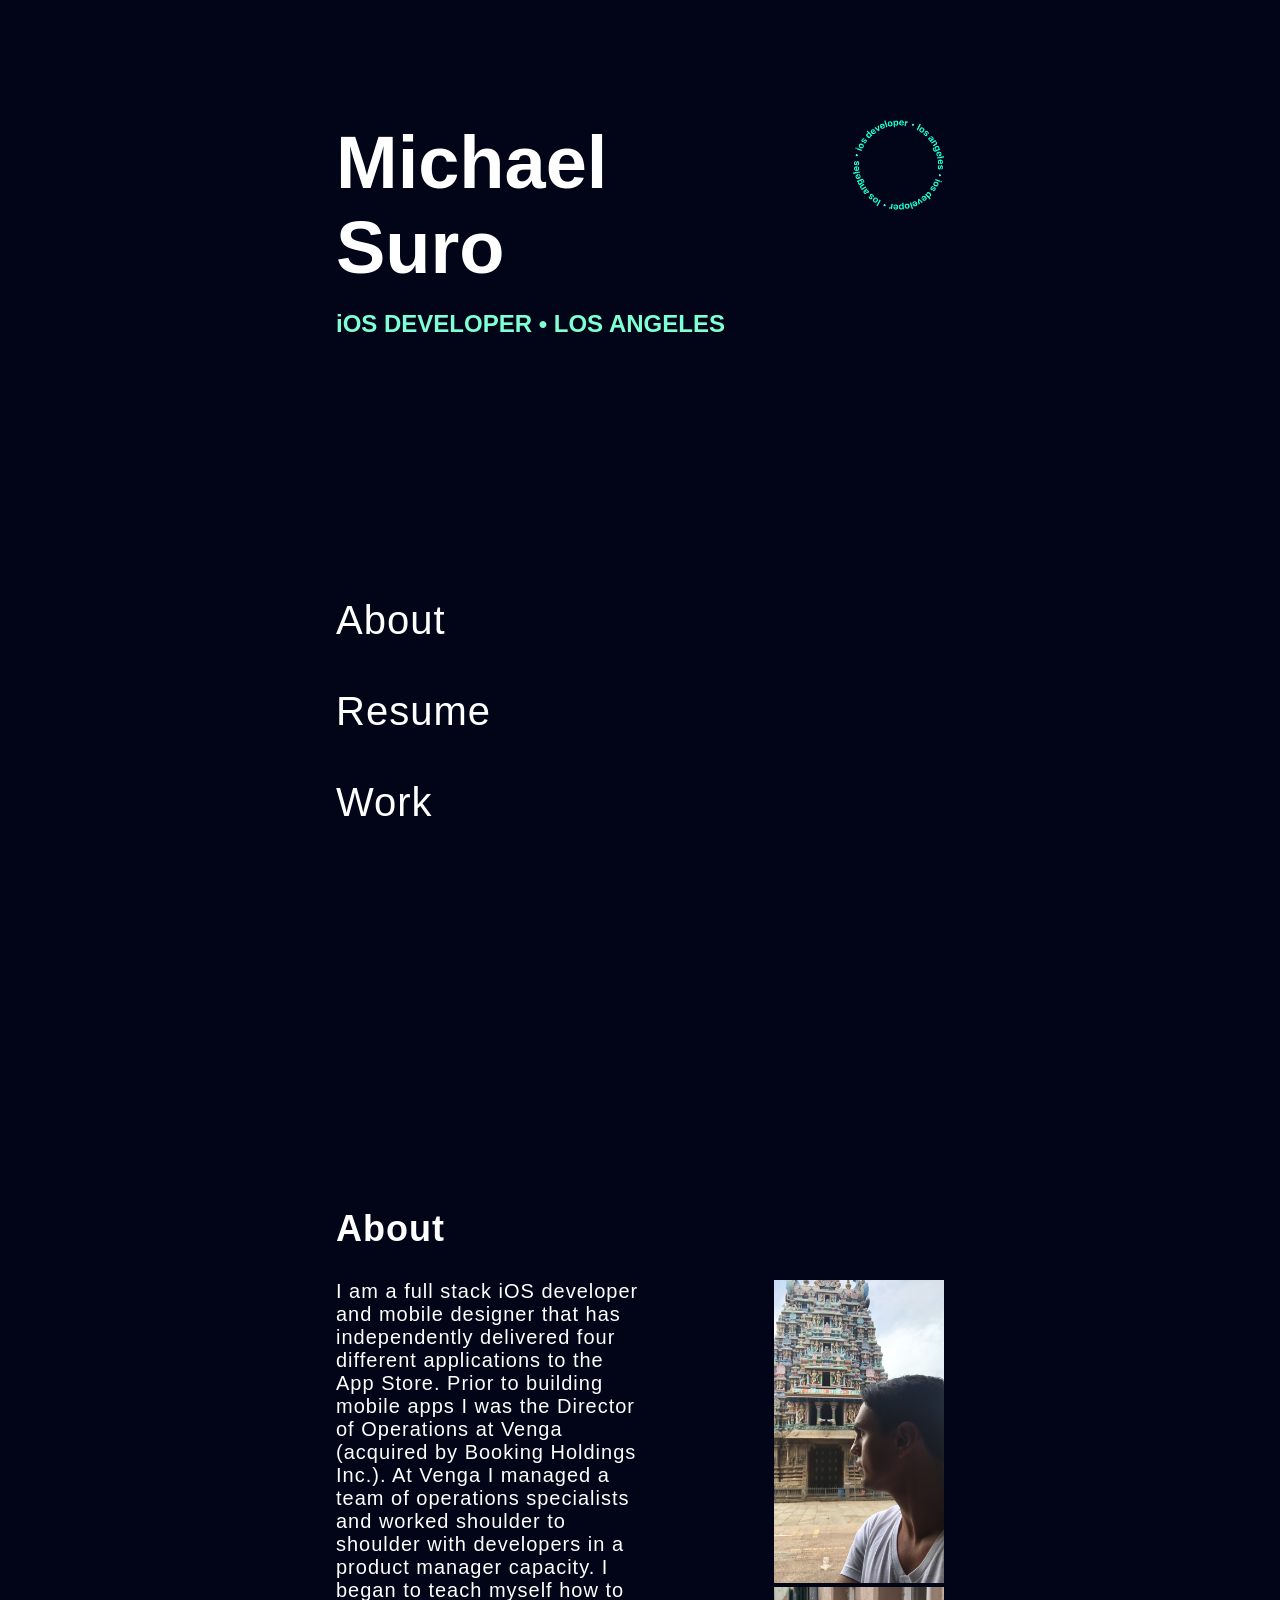
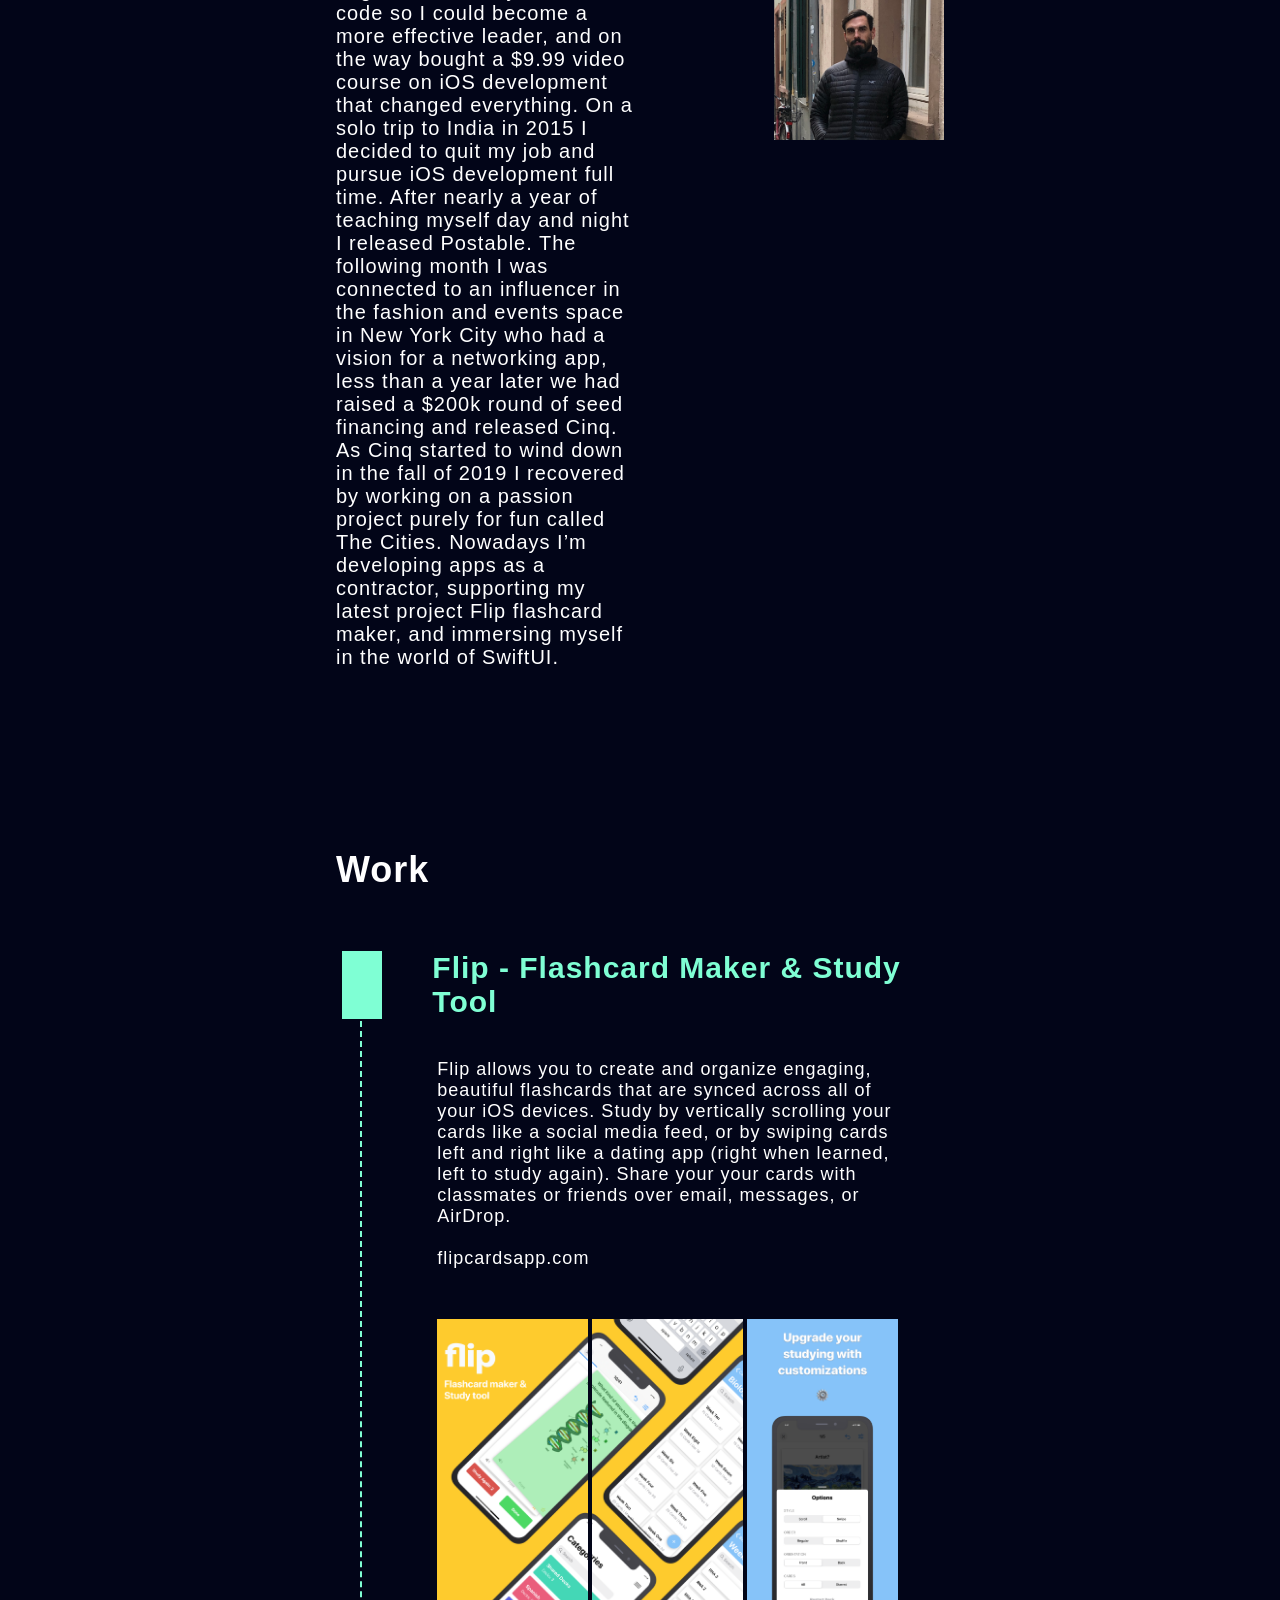
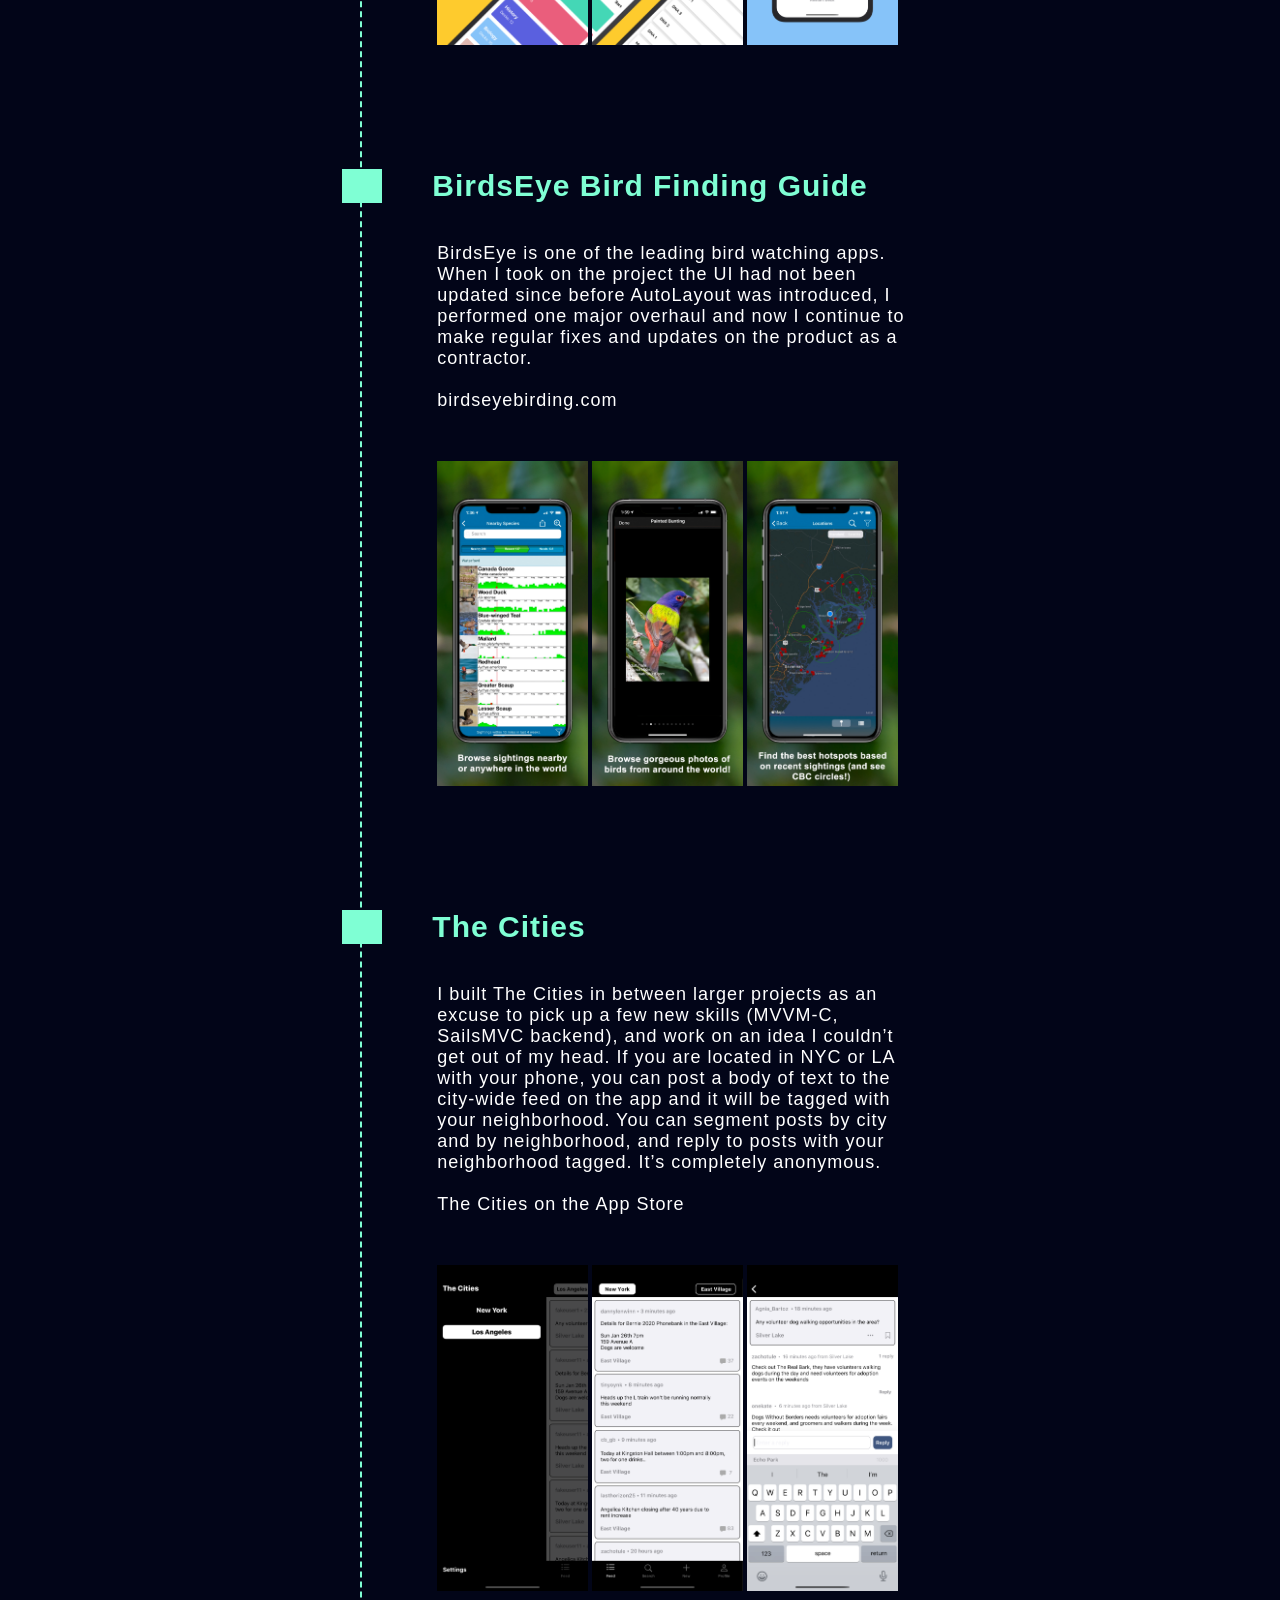
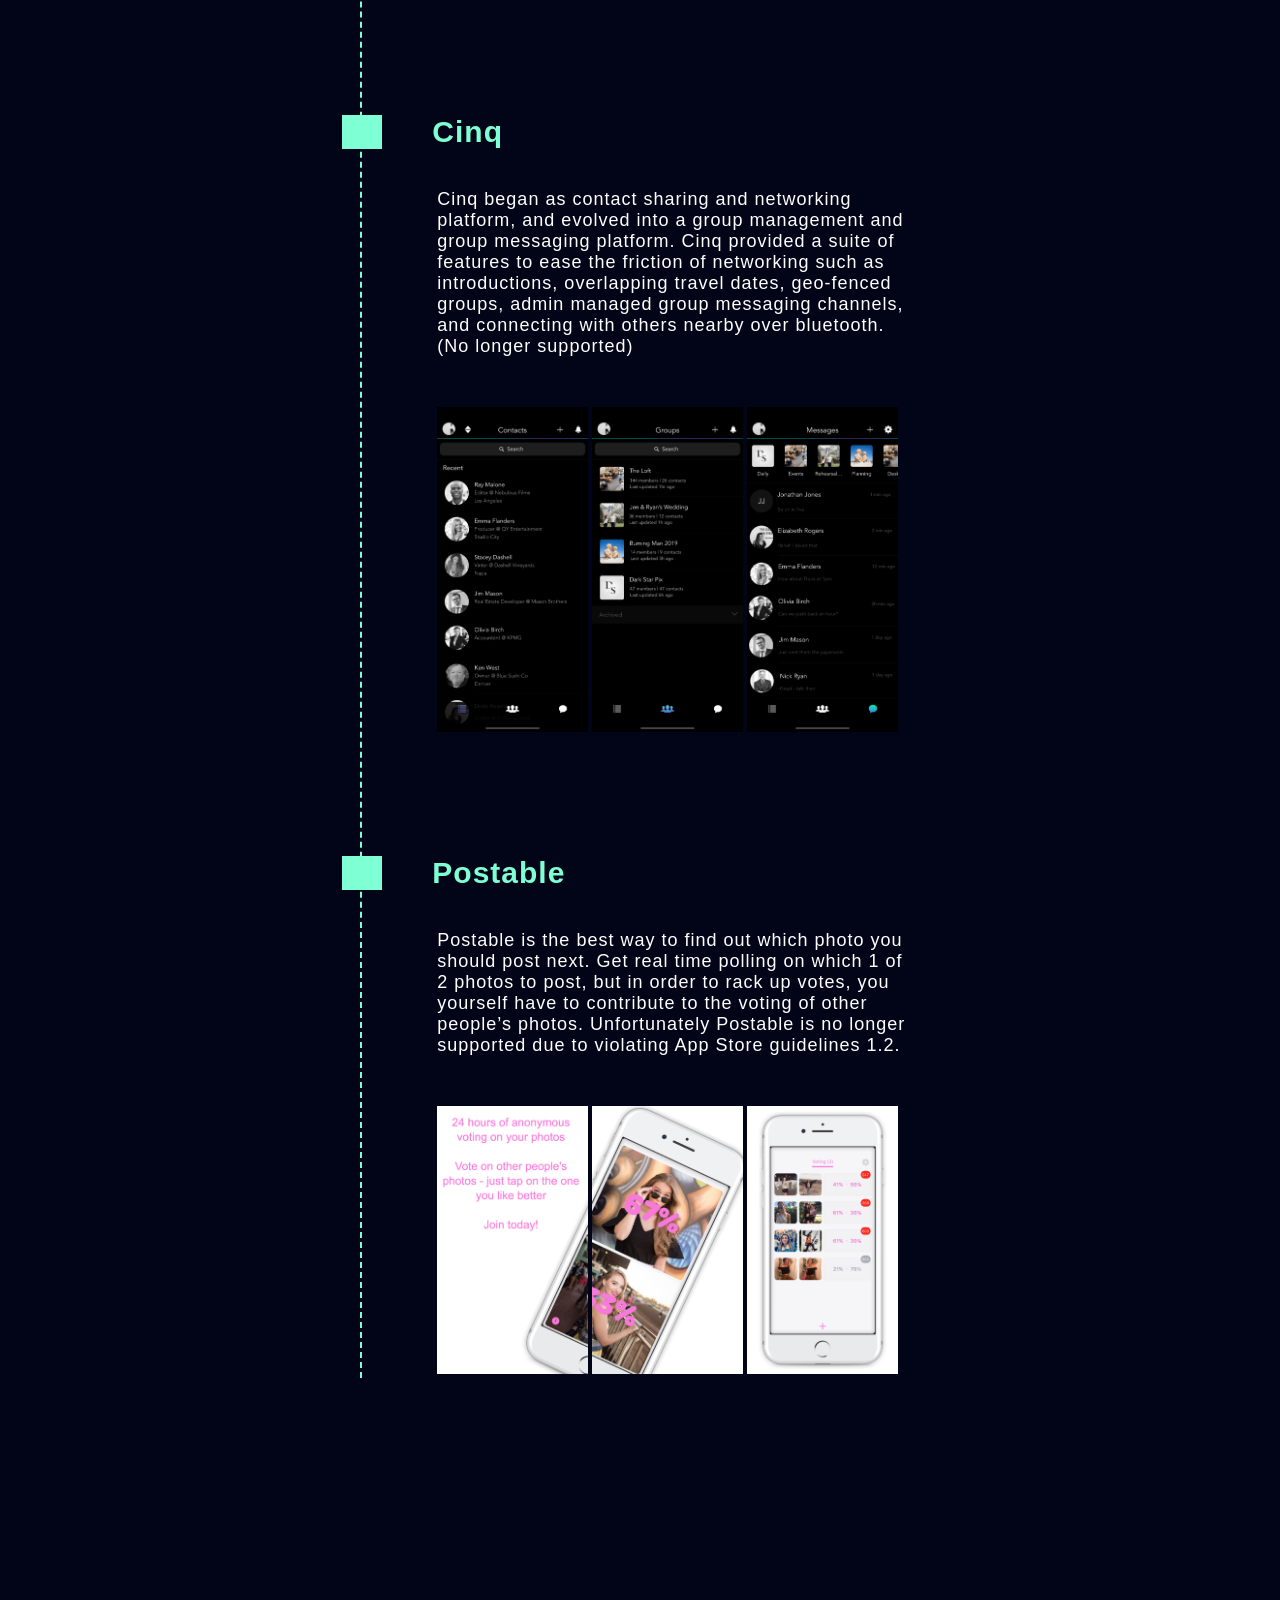
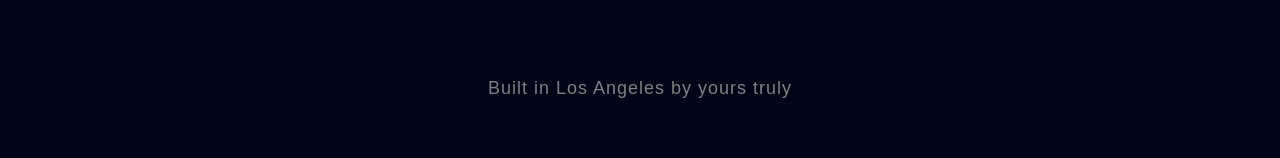
==== index.html @ 29143bde "fix for last commit" ====
<!DOCTYPE html>
<html>
    <head>
        <meta charset="utf-8">
        <meta name="description" content="The personal website of Michael Suro">

        <link rel="stylesheet" type="text/css" href="style.css">
        <link rel="icon" type="image/png" href="favicon.png" />
        <link rel="stylesheet" type="text/css" href="queries.css">

        <title>Michael Suro</title>
    </head>
    <body>

<!-- HEADER -->

        <div class="container">
            <div class="header-container">
                <div class="col span-1-of-2 header-detail-container">
                    <h1 class="header-title">Michael Suro</h1>
                    <h4>iOS DEVELOPER • LOS ANGELES</h4>
                </div>
                <div class="col span-1-of-2 circle-img-container">
                    <img src="circle.png" alt="iOS Developer | Los Angeles">
                </div>
            </div>
    
            <section class="menu">
                <a class="link" href="#about">About</a><p></p><br><br>
                 <a class="link" href="michael-suro-resume.pdf" target="_blank">Resume</a><p></p><br><br>
               <a class="link" href="#work">Work</a><p></p><br>
            </section>

<!-- ABOUT CONTAINER -->

            <div class="about-container" id="about">
                <h2>About</h2>
                <div>
                    <div class="col span-1-of-2 about-box">
                    	<p>I am a full stack iOS developer and mobile designer that has independently delivered four different applications to the App Store. Prior to building mobile apps I was the Director of Operations at <a href="https://www.getvenga.com">Venga</a> (acquired by <a href="https://www.bookingholdings.com">Booking Holdings Inc.</a>). At Venga I managed a team of operations specialists and worked shoulder to shoulder with developers in a product manager capacity. I began to teach myself how to code so I could become a more effective leader, and on the way bought a $9.99 video course on iOS development that changed everything. On a solo trip to India in 2015 I decided to quit my job and pursue iOS development full time. After nearly a year of teaching myself day and night I released <a href="#postable">Postable</a>. The following month I was connected to an influencer in the fashion and events space in New York City who had a vision for a networking app, less than a year later we had raised a $200k round of seed financing and released <a href="#cinq">Cinq</a>. As Cinq started to wind down in the fall of 2019 I recovered by working on a passion project purely for fun called <a href="#cities">The Cities</a>. Nowadays I’m developing apps as a contractor, supporting my latest project <a href="#flip">Flip flashcard maker</a>, and immersing myself in the world of SwiftUI.</p>
                    </div>
                    <div class="col span-1-of-2 about-box">
                    	<img src="india.JPG" alt="Michael photo" class="michael-photo">
                        <img src="photo.JPG" alt="Michael photo" class="michael-photo">
                    </div>
                </div>
            </div>

<!-- WORK CONTAINER -->

            <div class="work-container" id="work">
                <h2>Work</h2>
                <div class="experiences-container">

                    <!-- EXPERIENCE ZERO -->

                    <div class="experience">
                        <h3>Flip - Flashcard Maker & Study Tool</h3>
                        <p class="experience-body">Flip allows you to create and organize engaging, beautiful flashcards that are synced across all of your iOS devices. Study by vertically scrolling your cards like a social media feed, or by swiping cards left and right like a dating app (right when learned, left to study again). Share your your cards with classmates or friends over email, messages, or AirDrop.<br><br><a href="https://www.flipcardsapp.com" target="_blank">flipcardsapp.com</a></p>

                        <!-- <div class="phone-container"> -->
                            <div class="col span-1-of-3 phone-box">
                                <img src="iOS_1 realigned.png" alt="phone">
                            </div>
                            <div class="col span-1-of-3 phone-box">
                                <img src="iOS_2 realigned.png" alt="phone" >
                            </div>
                            <div class="col span-1-of-3 phone-box">
                                <img src="iOS_3.png" alt="phone">
                            </div>
                        <!-- </div> -->
                    </div>

                    <!-- EXPERIENCE ZERO -->

                    <!-- EXPERIENCE ONE -->

                    <div class="experience">
                        <h3>BirdsEye Bird Finding Guide</h3>
                        <p class="experience-body">BirdsEye is one of the leading bird watching apps. When I took on the project the UI had not been updated since before AutoLayout was introduced, I performed one major overhaul and now I continue to make regular fixes and updates on the product as a contractor.<br><br><a href="http://www.birdseyebirding.com" target="_blank">birdseyebirding.com</a></p>

                        <!-- <div class="phone-container"> -->
                            <div class="col span-1-of-3 phone-box">
                                <img src="birdseye-1.jpg" alt="phone">
                            </div>
                            <div class="col span-1-of-3 phone-box">
                                <img src="birdseye-2.jpg" alt="phone" >
                            </div>
                            <div class="col span-1-of-3 phone-box">
                                <img src="birdseye-3.jpg" alt="phone">
                            </div>
                        <!-- </div> -->
                    </div>

                    <!-- EXPERIENCE TWO -->


                    <div class="experience" id="cities">
                        <h3>The Cities</h3>
                        <p class="experience-body">I built The Cities in between larger projects as an excuse to pick up a few new skills (MVVM-C, SailsMVC backend), and work on an idea I couldn’t get out of my head. If you are located in NYC or LA with your phone, you can post a body of text to the city-wide feed on the app and it will be tagged with your neighborhood. You can segment posts by city and by neighborhood, and reply to posts with your neighborhood tagged. It’s completely anonymous.<br><br><a href="https://apps.apple.com/us/app/id1483400861?ls=1" target="_blank">The Cities on the App Store</a></p>

                        <div class="phone-container">
                            <div class="col span-1-of-3 phone-box">
                                <img src="cities-2.png" alt="phone">
                            </div>
                            <div class="col span-1-of-3 phone-box">
                                <img src="cities-1.png" alt="phone" >
                            </div>
                            <div class="col span-1-of-3 phone-box">
                                <img src="cities-3.png" alt="phone">
                            </div>
                        </div>

                    </div>


                    <!-- EXPERIENCE THREE -->


                    <div class="experience" id="cinq">
                        <h3>Cinq</h3>
                        <p class="experience-body">Cinq began as contact sharing and networking platform, and evolved into a group management and group messaging platform. Cinq provided a suite of features to ease the friction of networking such as introductions, overlapping travel dates, geo-fenced groups, admin managed group messaging channels, and connecting with others nearby over bluetooth. (No longer supported)</p>

                        <!-- <div class="phone-container"> -->
                            <div class="col span-1-of-3 phone-box">
                                <img src="cinq-1.png" alt="phone">
                            </div>
                            <div class="col span-1-of-3 phone-box">
                                <img src="cinq-2.png" alt="phone" >
                            </div>
                            <div class="col span-1-of-3 phone-box">
                                <img src="cinq-3.png" alt="phone">
                            </div>
                        <!-- </div> -->
                    </div>


                    <!-- EXPERIENCE THREE -->


                    <div class="experience" id="postable">
                        <h3>Postable</h3>
                        <p class="experience-body">Postable is the best way to find out which photo you should post next. Get real time polling on which 1 of 2 photos to post, but in order to rack up votes, you yourself have to contribute to the voting of other people’s photos. Unfortunately Postable is no longer supported due to violating App Store guidelines 1.2.</p>

                        <div class="phone-container">
                            <div class="col span-1-of-3 phone-box">
                                <img src="postable-1.png" alt="phone">
                            </div>
                            <div class="col span-1-of-3 phone-box">
                                <img src="postable-2.png" alt="phone" >
                            </div>
                            <div class="col span-1-of-3 phone-box">
                                <img src="postable-3.png" alt="phone">
                            </div>
                        </div>
                    </div>
                </div>
            </div>
            <footer>
                <p>Built in Los Angeles by yours truly</p>
            </footer>
        </div>
    </body>
</html>
---- style.css ----
* {
    margin: 0;
    padding: 0;
    box-sizing: border-box;
    font-family: Arial, Helvetica, sans-serif;
    background-color: rgb(2, 5, 24);
}

.clearfix { zoom: 1 }
.clearfix::after {
    content: '.';
    clear: both;
    display: block;
    height: 0;
    visibility: hidden;
}

.container {
    /* width: 900px;  */
    width: 60%;
    margin: 20px auto 0 auto;
}

h1 {
    font-size: 74px;
    color: white;
}

h2 {
    font-size: 36px;
    color: white;
    letter-spacing: 1px;
}

h3 {
    font-size: 30px;
    color: aquamarine;
    letter-spacing: 1px;
}

h4 {
    font-size: 24px;
    color: aquamarine;
}

p {
    color: white;
    font-size: 20px;
    letter-spacing: 1px;
}

.link {
    font-size: 40px;
    letter-spacing: 1px;
}

footer p {
    text-align: center;;
    color: gray;
    height: 80px;
    margin-top: 160px;
    font-size: 18px;
}


a:link,
a:visited {
    color: white;
    text-decoration: none;
    padding-bottom: 1px;
    border-bottom: 1px transparent;
    transition: border-bottom 0.2s, color 0.2s;
}

a:hover,
a:active {
    color: aquamarine;
    border-bottom: 1px solid aquamarine;
}


/* ----------- */
/* HEADER */
/* ----------- */

.header-container {
    margin: 120px 80px 40px 80px;
    position: relative;
}

.header-title {
    margin-bottom: 20px;
}

.header-detail-container {
    float: left;
    width: 75%;
    /* height: 200px; */
    /* height: 100%; */
    margin-right: 10%;
}

.circle-img-container img {
    height: 15%;
    width: 15%;
}

.menu {
    margin: 260px 80px 320px 80px;
    width: 75%;
    float: left;
    color: white;
    font-size: 20px;
}


/* ----------- */
/* ABOUT */
/* ----------- */

.about-container {
    margin: 40px 80px 140px 80px;
    display: inline-block;
    /* width: 100%; */
}


.about-box {
    display: inline-block;
    height: 100%;   
    margin-top: 30px;

}

.about-box:first-child {
    color: white;
    width: 50%;
    float: left;
    margin-right: 15%;
}

.about-box:last-child {
    width: 35%;
    text-align: right;
    height: 300px;
}

.michael-photo {
    width: 80%;
    height: auto;
}


/* ----------- */
/* WORK */
/* ----------- */

.work-container {
    margin: 40px 80px 20px 80px;
    display: inline-block;
}

.experiences-container {
    margin-top: 60px;
    margin-left: 4%;
    width: 90%;

    /* border stlying */
    border-left-style: dashed;
    border-left-width: 2px;
    border-left-color: aquamarine;
    /* padding-left: 5%; */
    padding-left: 75px;

}

.experiences-container h3 {
    border-left-style: solid;
    /* border-radius: 50%; */
    border-left-width: 40px;


    /* margin-left: -7.4%;
    padding-left: 6.15%;   */

    margin-left: -95px;
    padding-left: 50px;  
}

.experiences-container h3 {
    margin-bottom: 40px;
}

.experiences-container p {
    margin-bottom: 50px;
}

.experience-body {
    color: white;
    font-size: 18px;
    letter-spacing: 1px;
}

.experience {
    margin-bottom: 120px;
}

.phone-box {
    display: inline;
}

.phone-box img {
    width: 32.0%;
    /* padding: 1%; */
}
---- queries.css ----
/* Big tablet to 1200px (widths smaller taht the 1140px row) */
@media only screen and (max-width: 1200px) {
    .container {
        width: 95%;
    }
}


/* Small tablet to big tablet: from 768px to 1023px */
@media only screen and (max-width: 1023px) {
    .container {
        width: 95%;
    }
}



/* Small phones to small tablets: from 481px to 767px */
@media only screen and (max-width: 767px) {
    .container {
        width: 95%;
    }
}



/* Small phones: from 0 to 480px */
@media only screen and (max-width: 480px) {
    .container {
        width: 95%;
    }
}
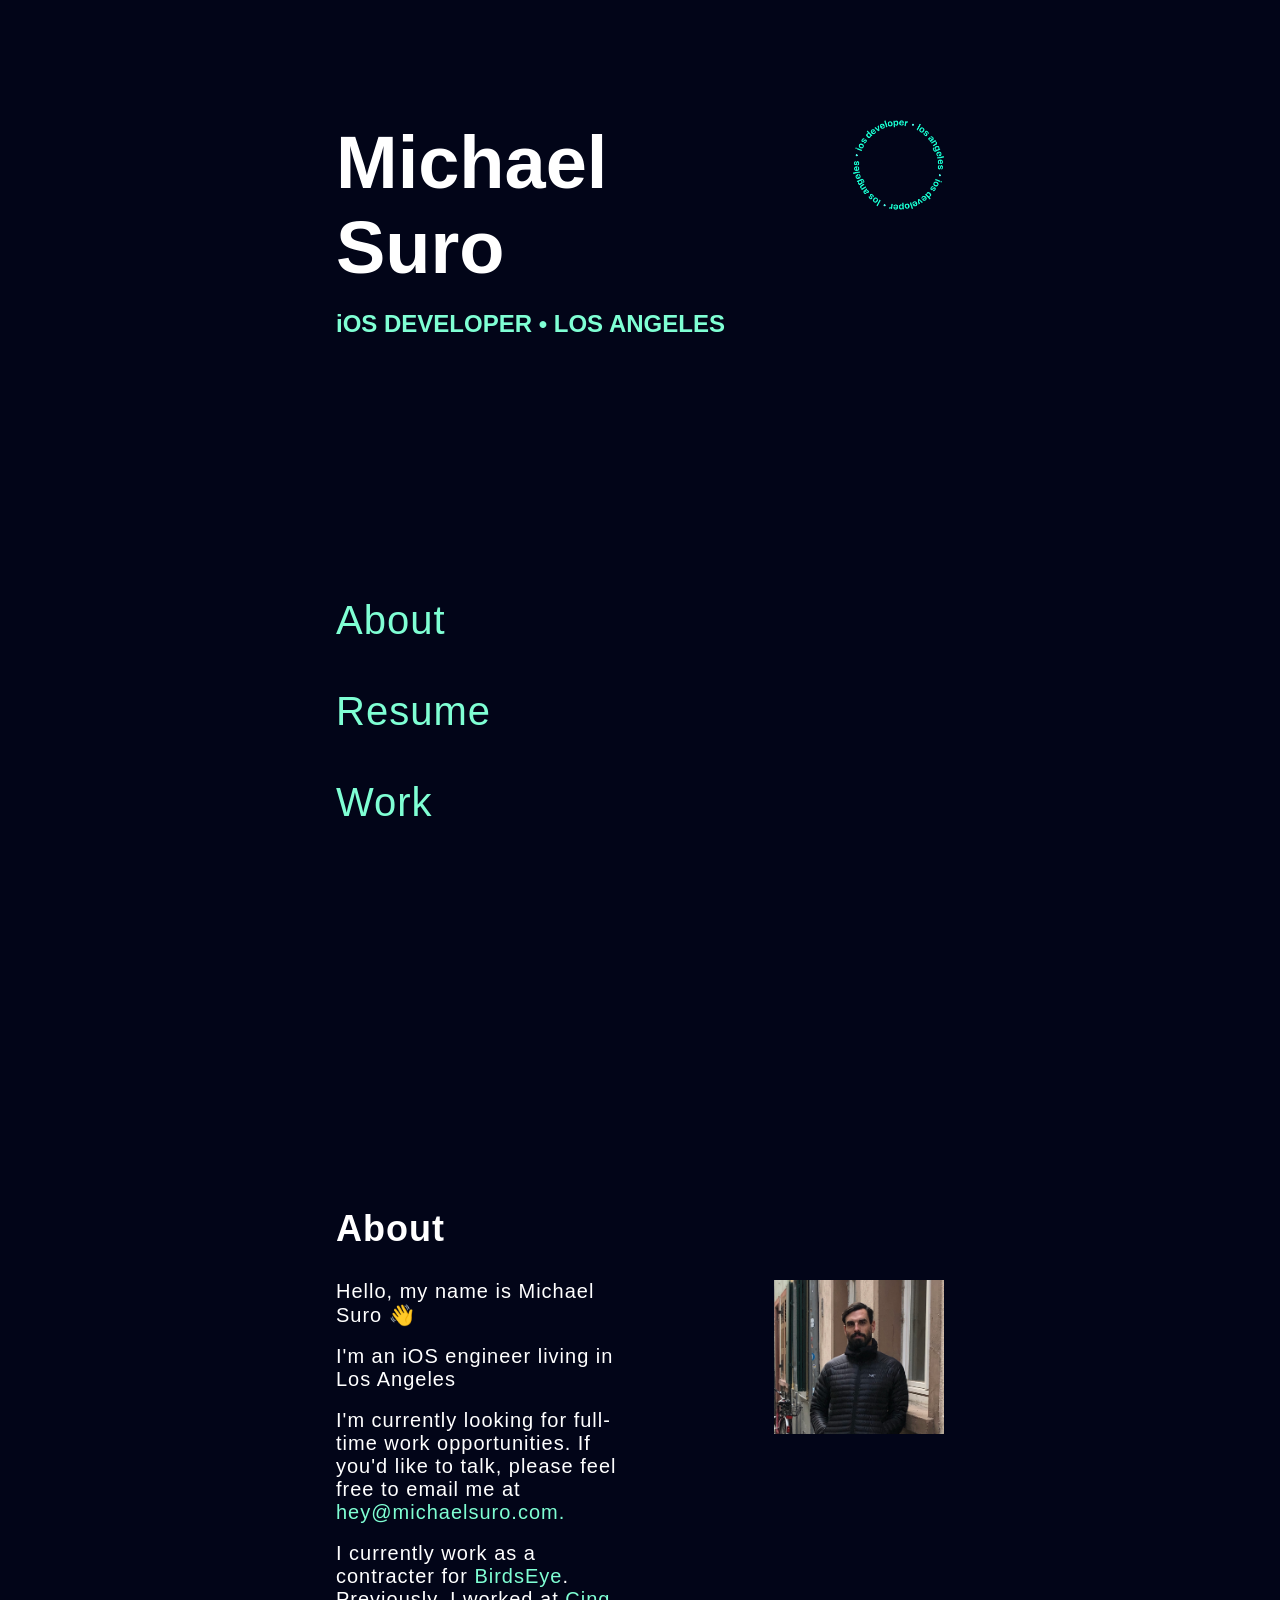
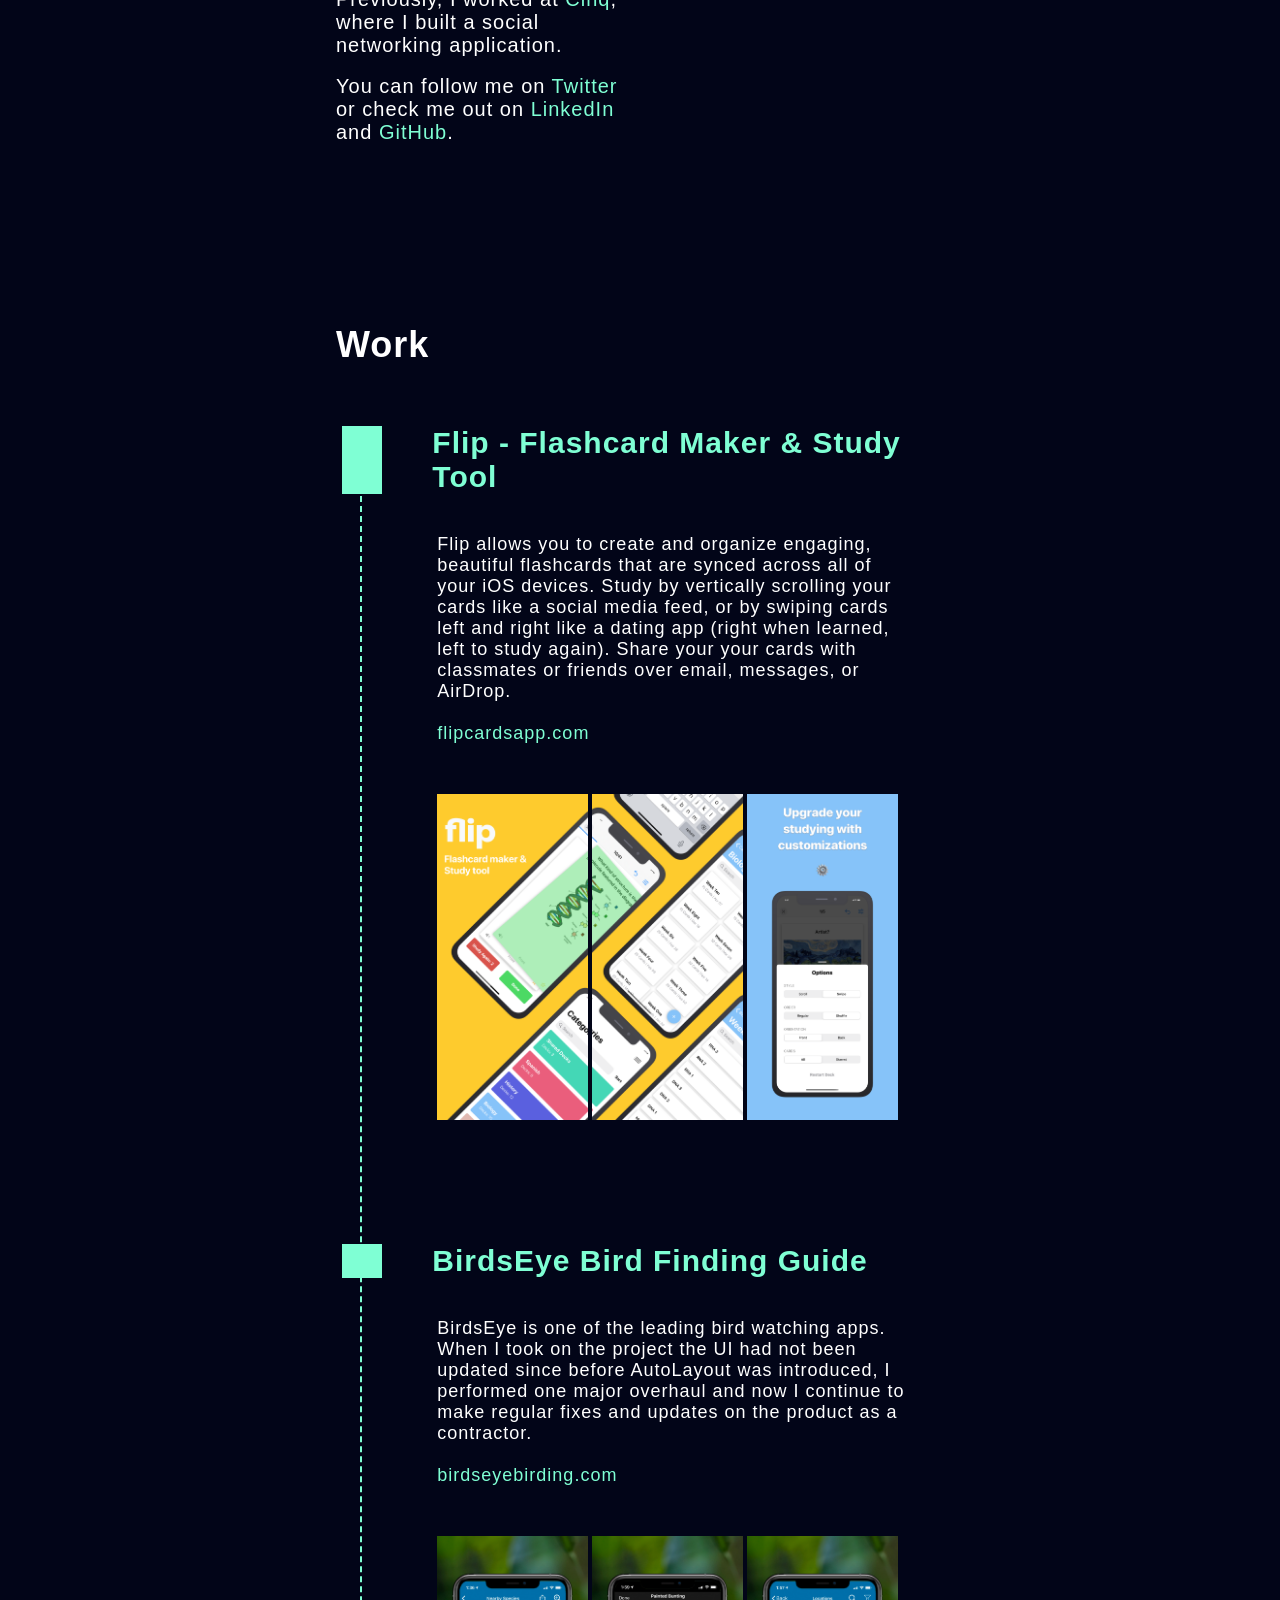
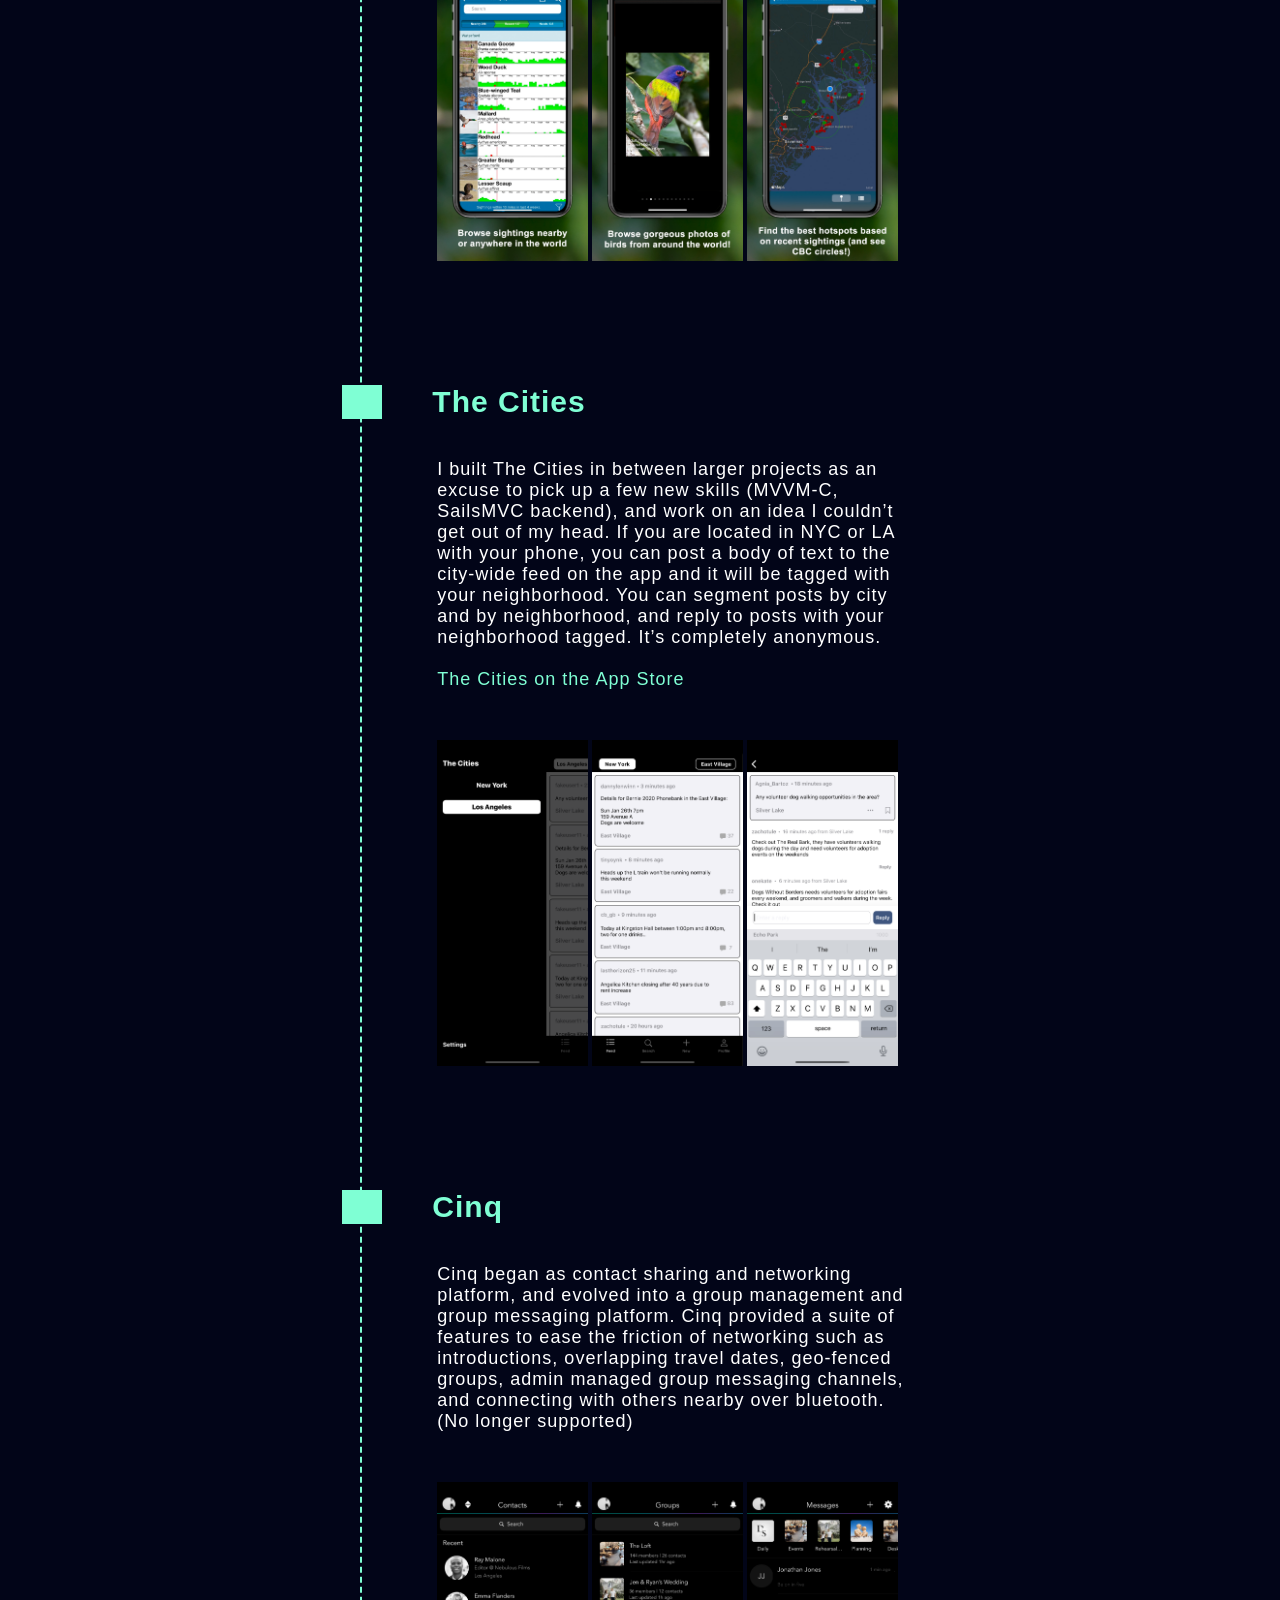
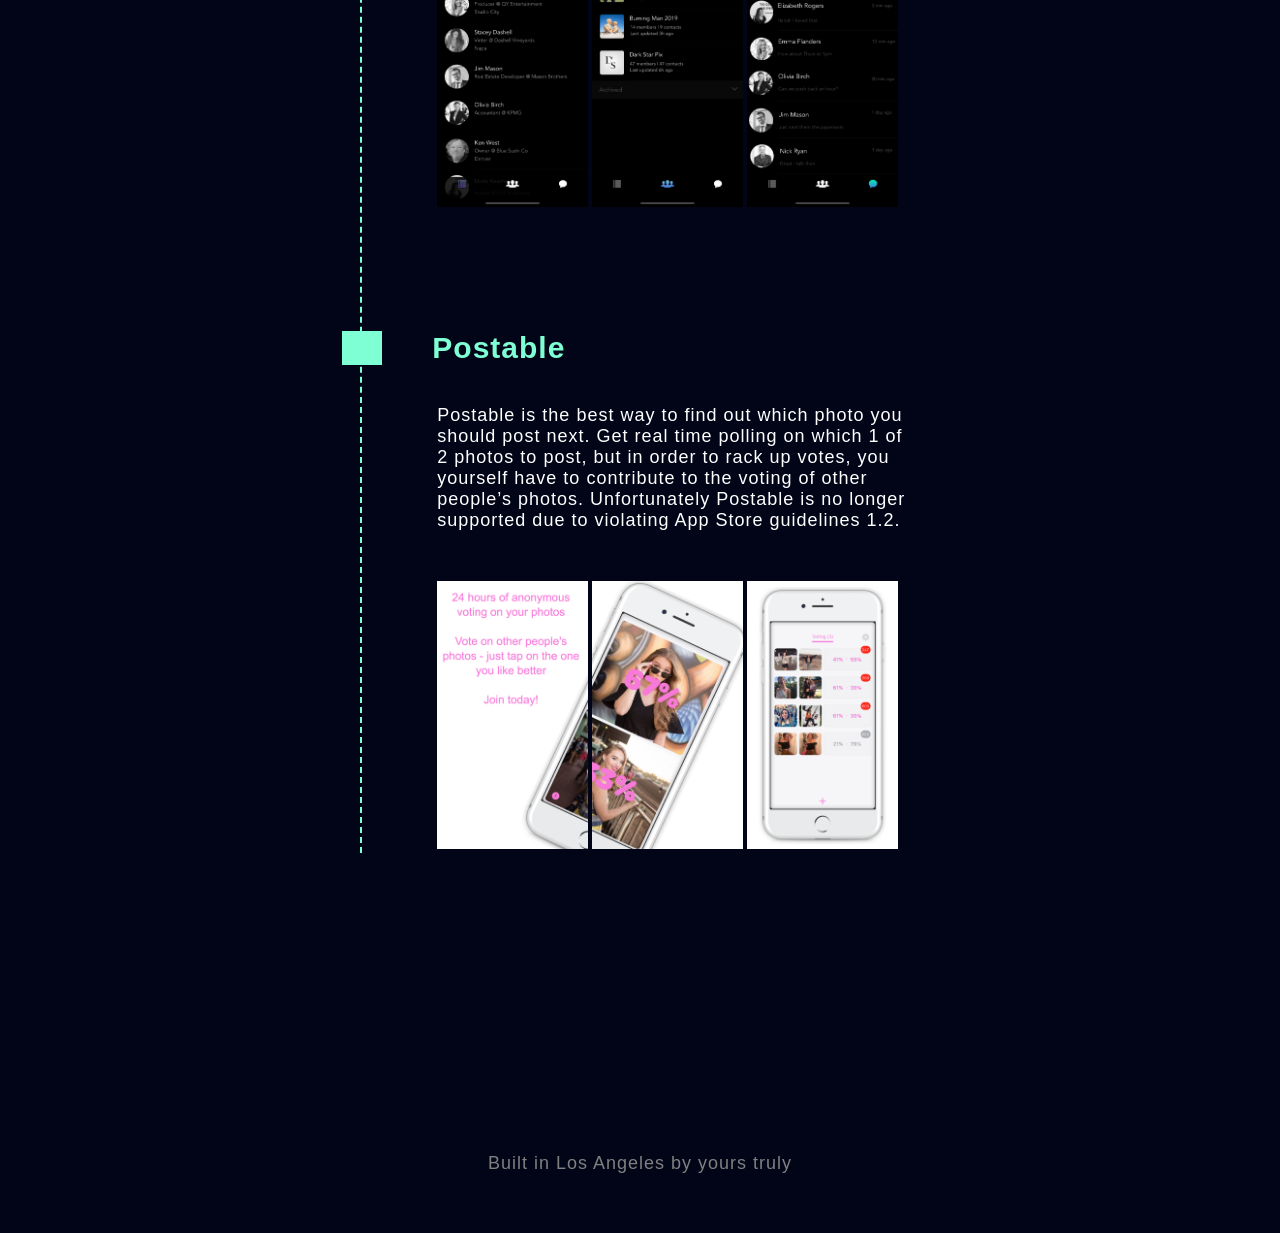
==== commit 19cdae1d: "updated bio" ====
--- a/index.html
+++ b/index.html
@@ -37,10 +37,18 @@
                 <h2>About</h2>
                 <div>
                     <div class="col span-1-of-2 about-box">
-                    	<p>I am a full stack iOS developer and mobile designer that has independently delivered four different applications to the App Store. Prior to building mobile apps I was the Director of Operations at <a href="https://www.getvenga.com">Venga</a> (acquired by <a href="https://www.bookingholdings.com">Booking Holdings Inc.</a>). At Venga I managed a team of operations specialists and worked shoulder to shoulder with developers in a product manager capacity. I began to teach myself how to code so I could become a more effective leader, and on the way bought a $9.99 video course on iOS development that changed everything. On a solo trip to India in 2015 I decided to quit my job and pursue iOS development full time. After nearly a year of teaching myself day and night I released <a href="#postable">Postable</a>. The following month I was connected to an influencer in the fashion and events space in New York City who had a vision for a networking app, less than a year later we had raised a $200k round of seed financing and released <a href="#cinq">Cinq</a>. As Cinq started to wind down in the fall of 2019 I recovered by working on a passion project purely for fun called <a href="#cities">The Cities</a>. Nowadays I’m developing apps as a contractor, supporting my latest project <a href="#flip">Flip flashcard maker</a>, and immersing myself in the world of SwiftUI.</p>
+                        <p>Hello, my name is Michael Suro 👋</p>
+                        <br>
+                        <p>I'm an iOS engineer living in Los Angeles</p>
+                        <br>
+                        <p>I'm currently looking for full-time work opportunities. If you'd like to talk, please feel free to email me at <a href="mailto:hey@michaelsuro.com">hey@michaelsuro.com.</a></p></p>
+                        <br>                            
+                        <p>I currently work as a contracter for <a href="#birdseye">BirdsEye</a>. Previously, I worked at <a href="#cinq">Cinq</a>, where I built a social networking application.</p>
+                        <br>
+                        <p>You can follow me on <a href="https://www.twitter.com/michaelsuro" target="_blank">Twitter</a> or check me out on <a href="https://www.linkedin.com/in/michaelsuro" target="_blank">LinkedIn</a> and <a href="https://www.github.com/michaelsuro" target="_blank">GitHub</a>.</p>
                     </div>
+
                     <div class="col span-1-of-2 about-box">
-                    	<img src="india.JPG" alt="Michael photo" class="michael-photo">
                         <img src="photo.JPG" alt="Michael photo" class="michael-photo">
                     </div>
                 </div>
@@ -75,7 +83,7 @@
 
                     <!-- EXPERIENCE ONE -->
 
-                    <div class="experience">
+                    <div class="experience" id="birdseye">
                         <h3>BirdsEye Bird Finding Guide</h3>
                         <p class="experience-body">BirdsEye is one of the leading bird watching apps. When I took on the project the UI had not been updated since before AutoLayout was introduced, I performed one major overhaul and now I continue to make regular fixes and updates on the product as a contractor.<br><br><a href="http://www.birdseyebirding.com" target="_blank">birdseyebirding.com</a></p>
 
--- a/style.css
+++ b/style.css
@@ -65,7 +65,7 @@
 
 a:link,
 a:visited {
-    color: white;
+    color: aquamarine;
     text-decoration: none;
     padding-bottom: 1px;
     border-bottom: 1px transparent;
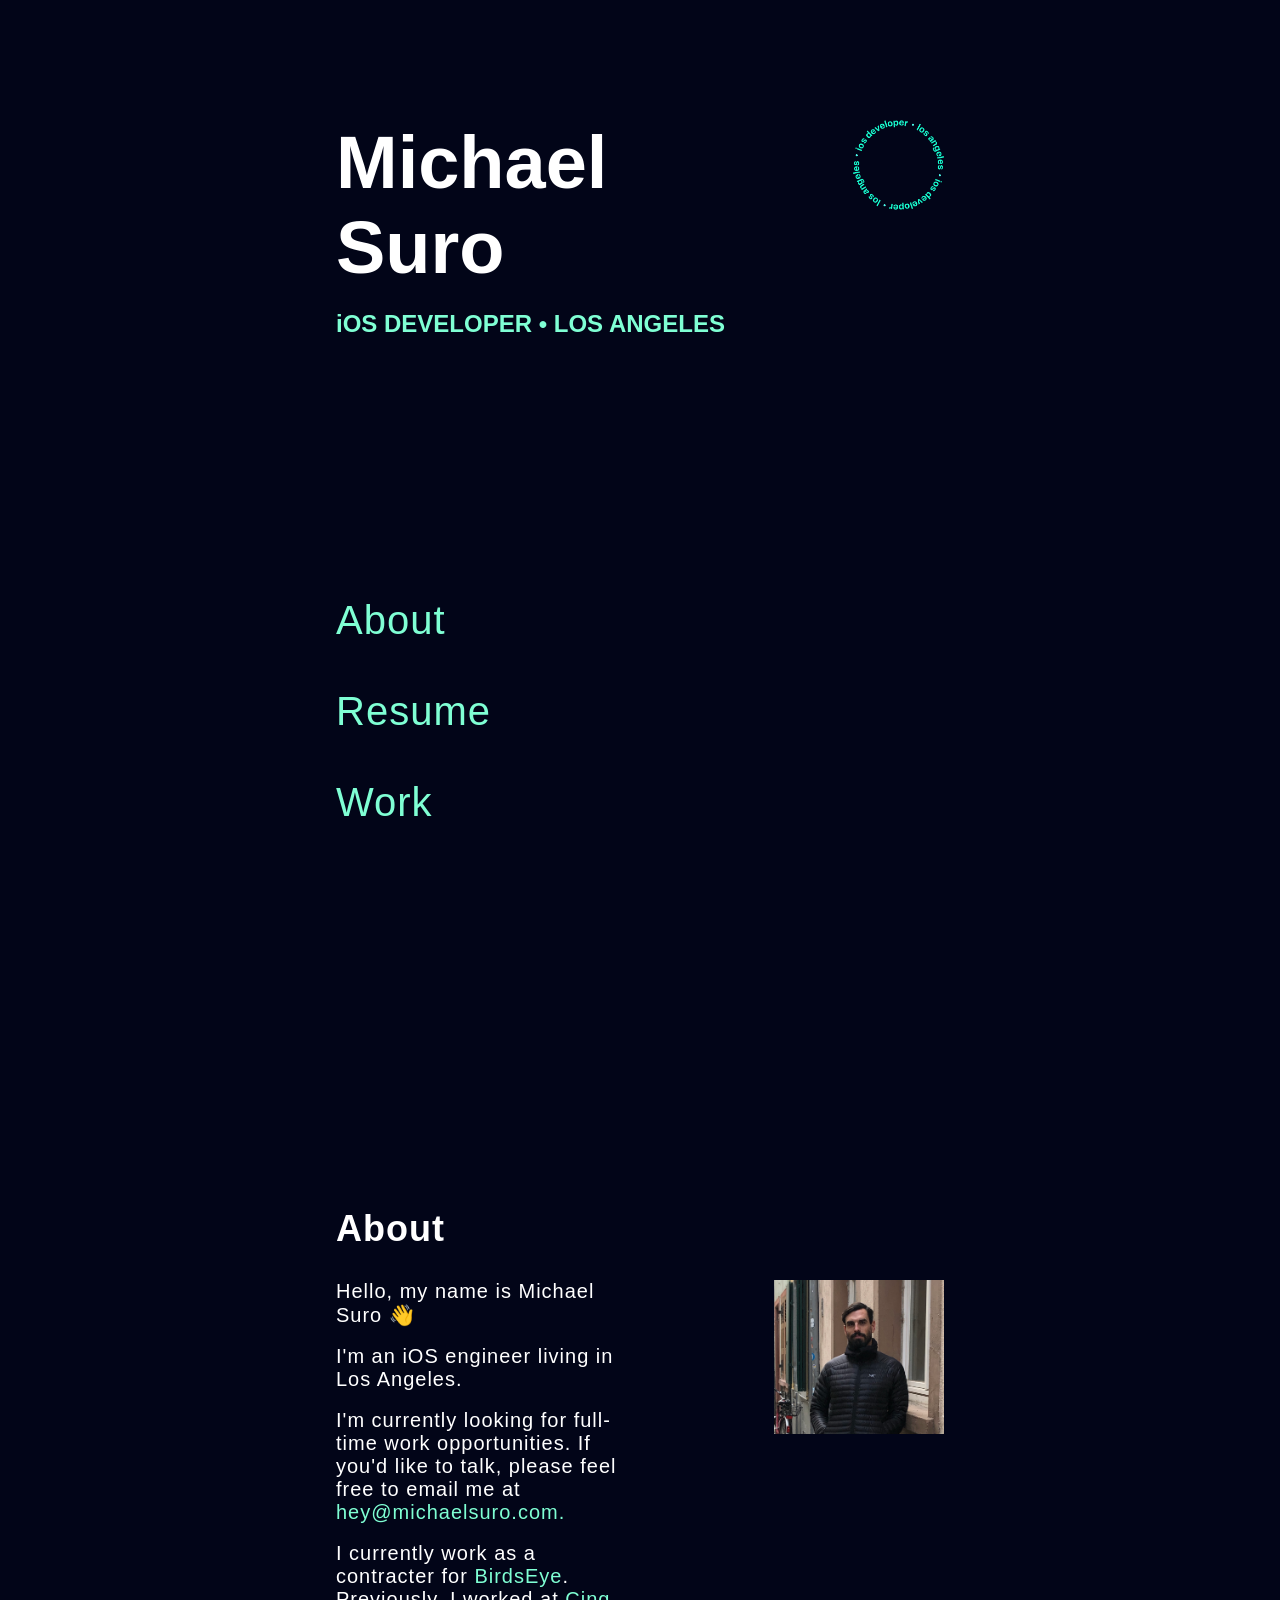
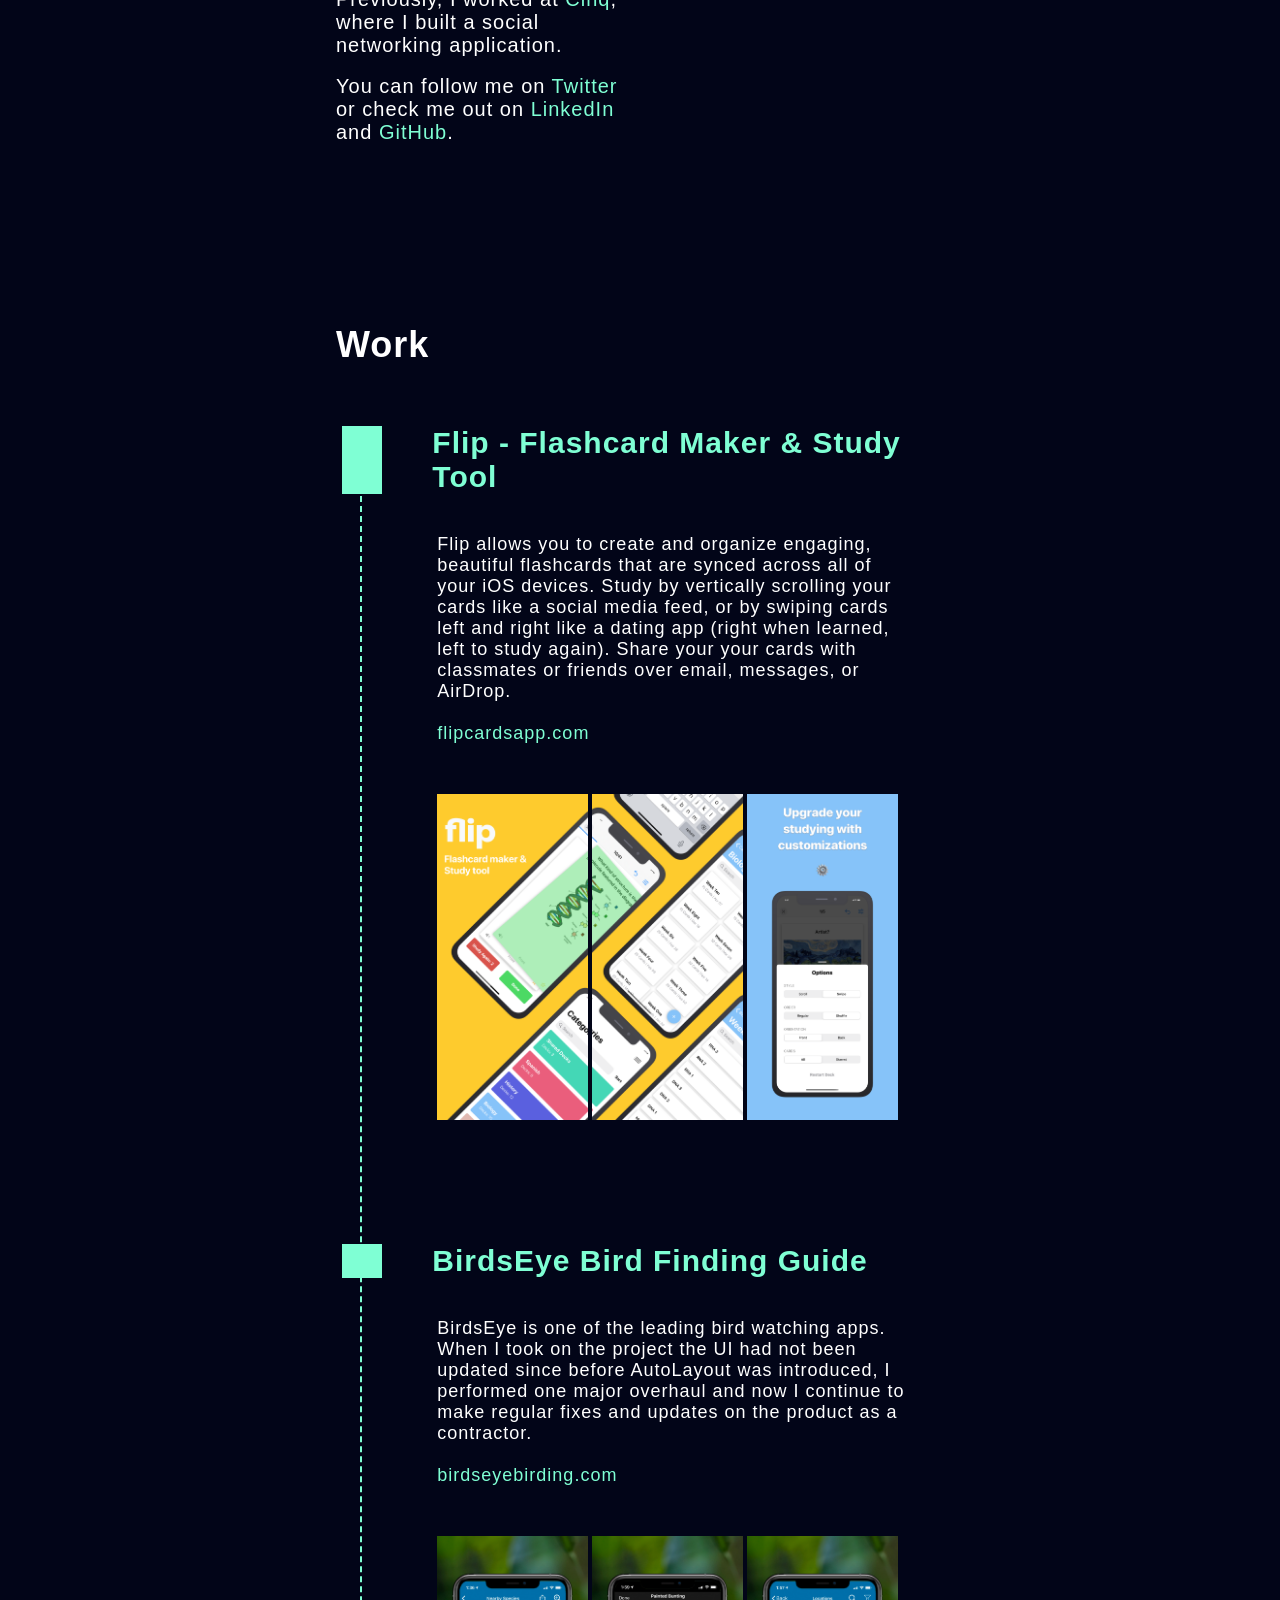
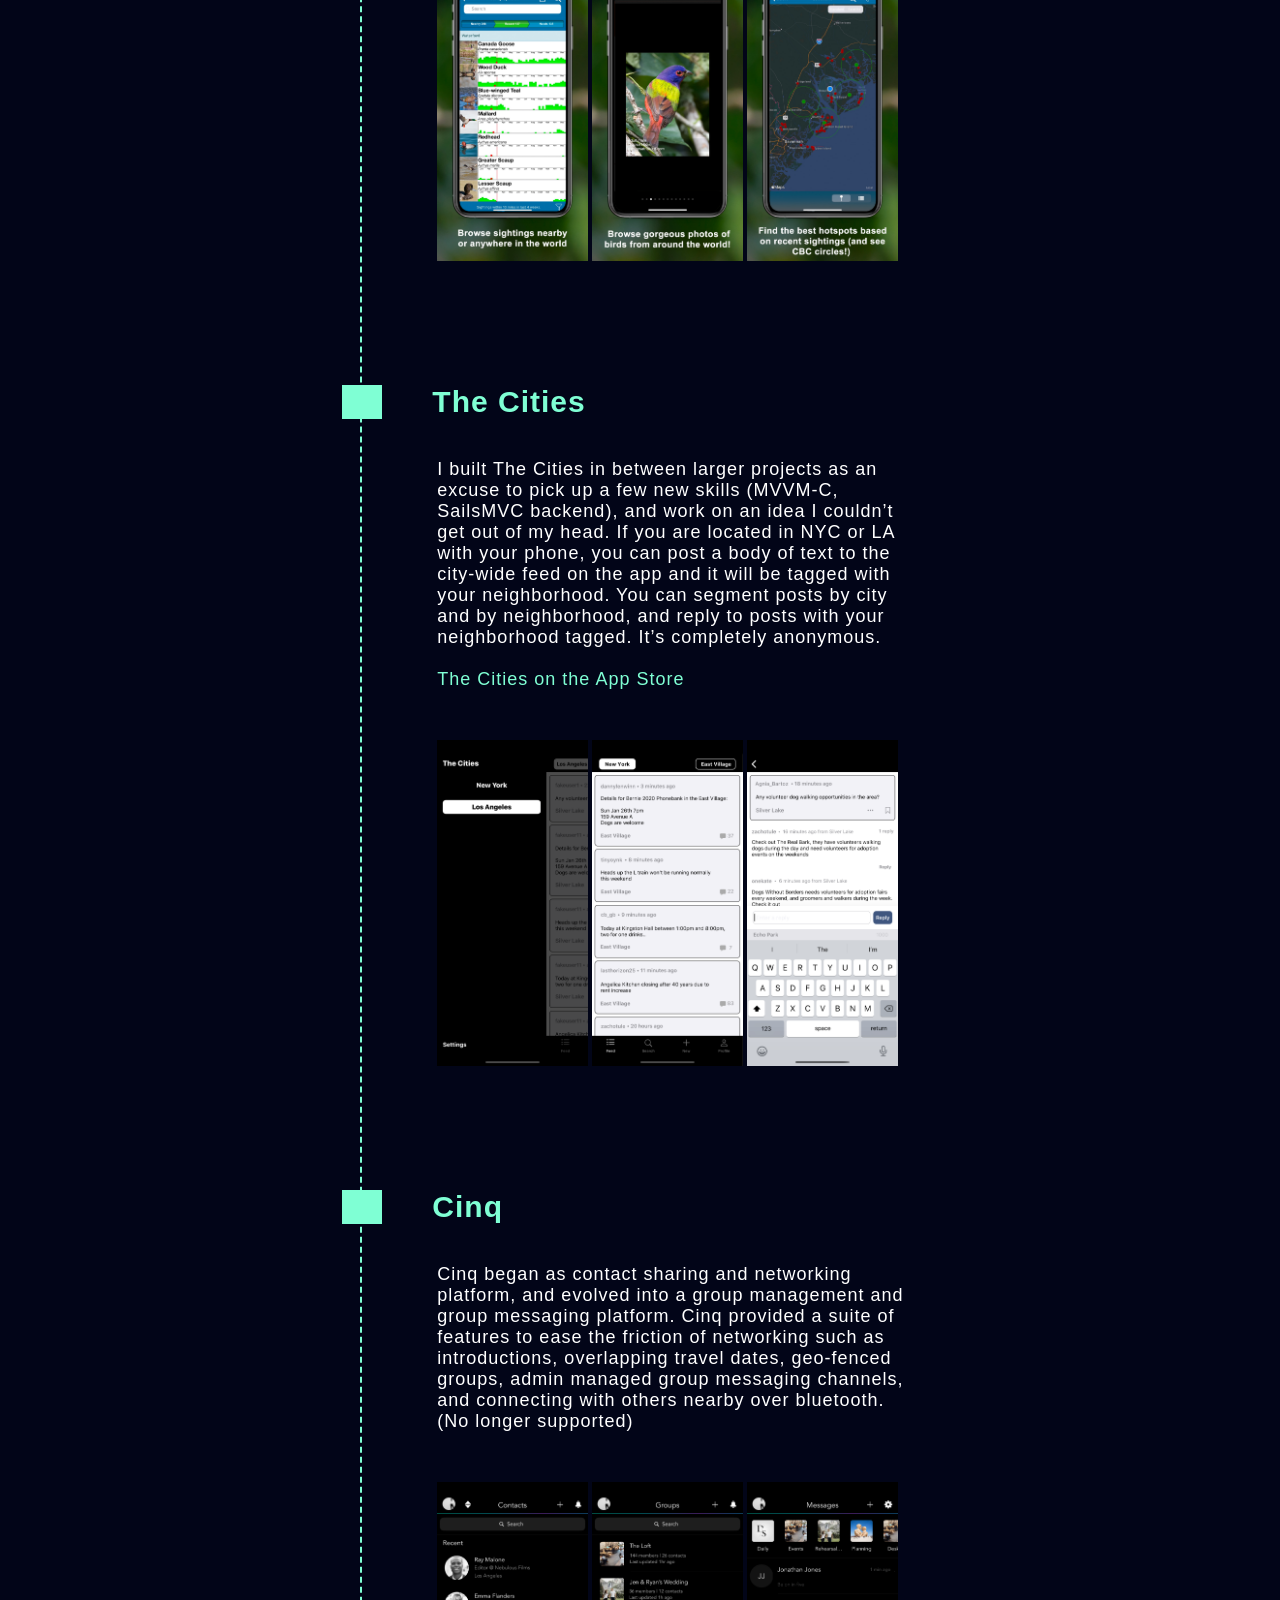
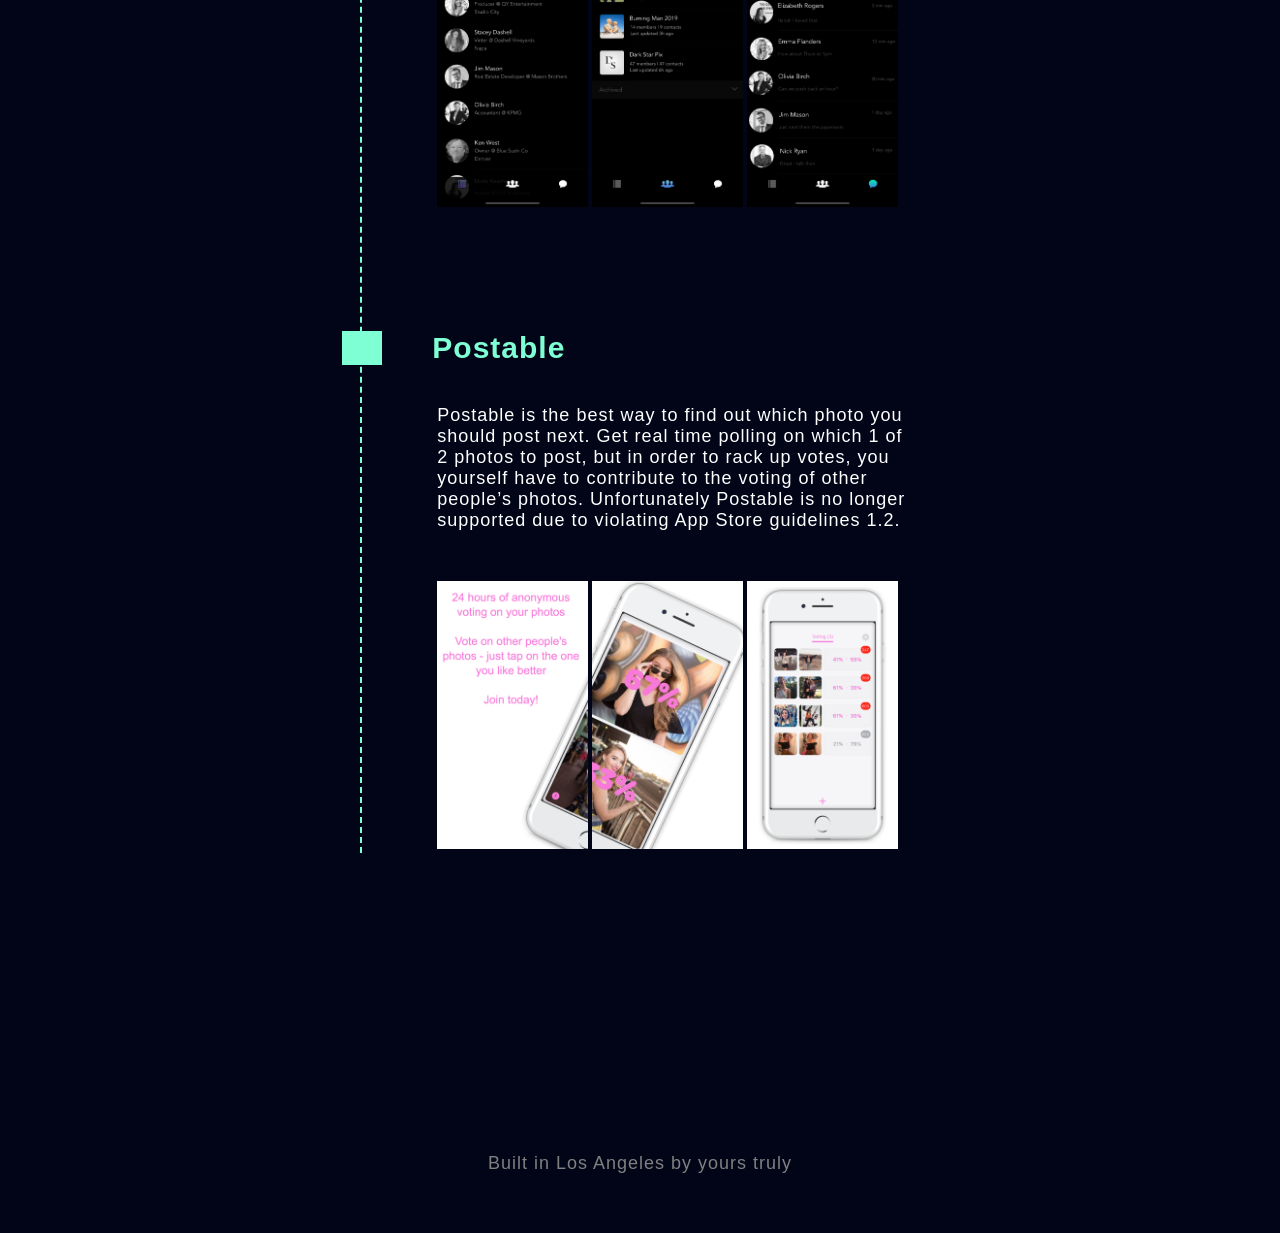
==== commit 36888c85: "updated bio" ====
--- a/index.html
+++ b/index.html
@@ -39,7 +39,7 @@
                     <div class="col span-1-of-2 about-box">
                         <p>Hello, my name is Michael Suro 👋</p>
                         <br>
-                        <p>I'm an iOS engineer living in Los Angeles</p>
+                        <p>I'm an iOS engineer living in Los Angeles.</p>
                         <br>
                         <p>I'm currently looking for full-time work opportunities. If you'd like to talk, please feel free to email me at <a href="mailto:hey@michaelsuro.com">hey@michaelsuro.com.</a></p></p>
                         <br>                            
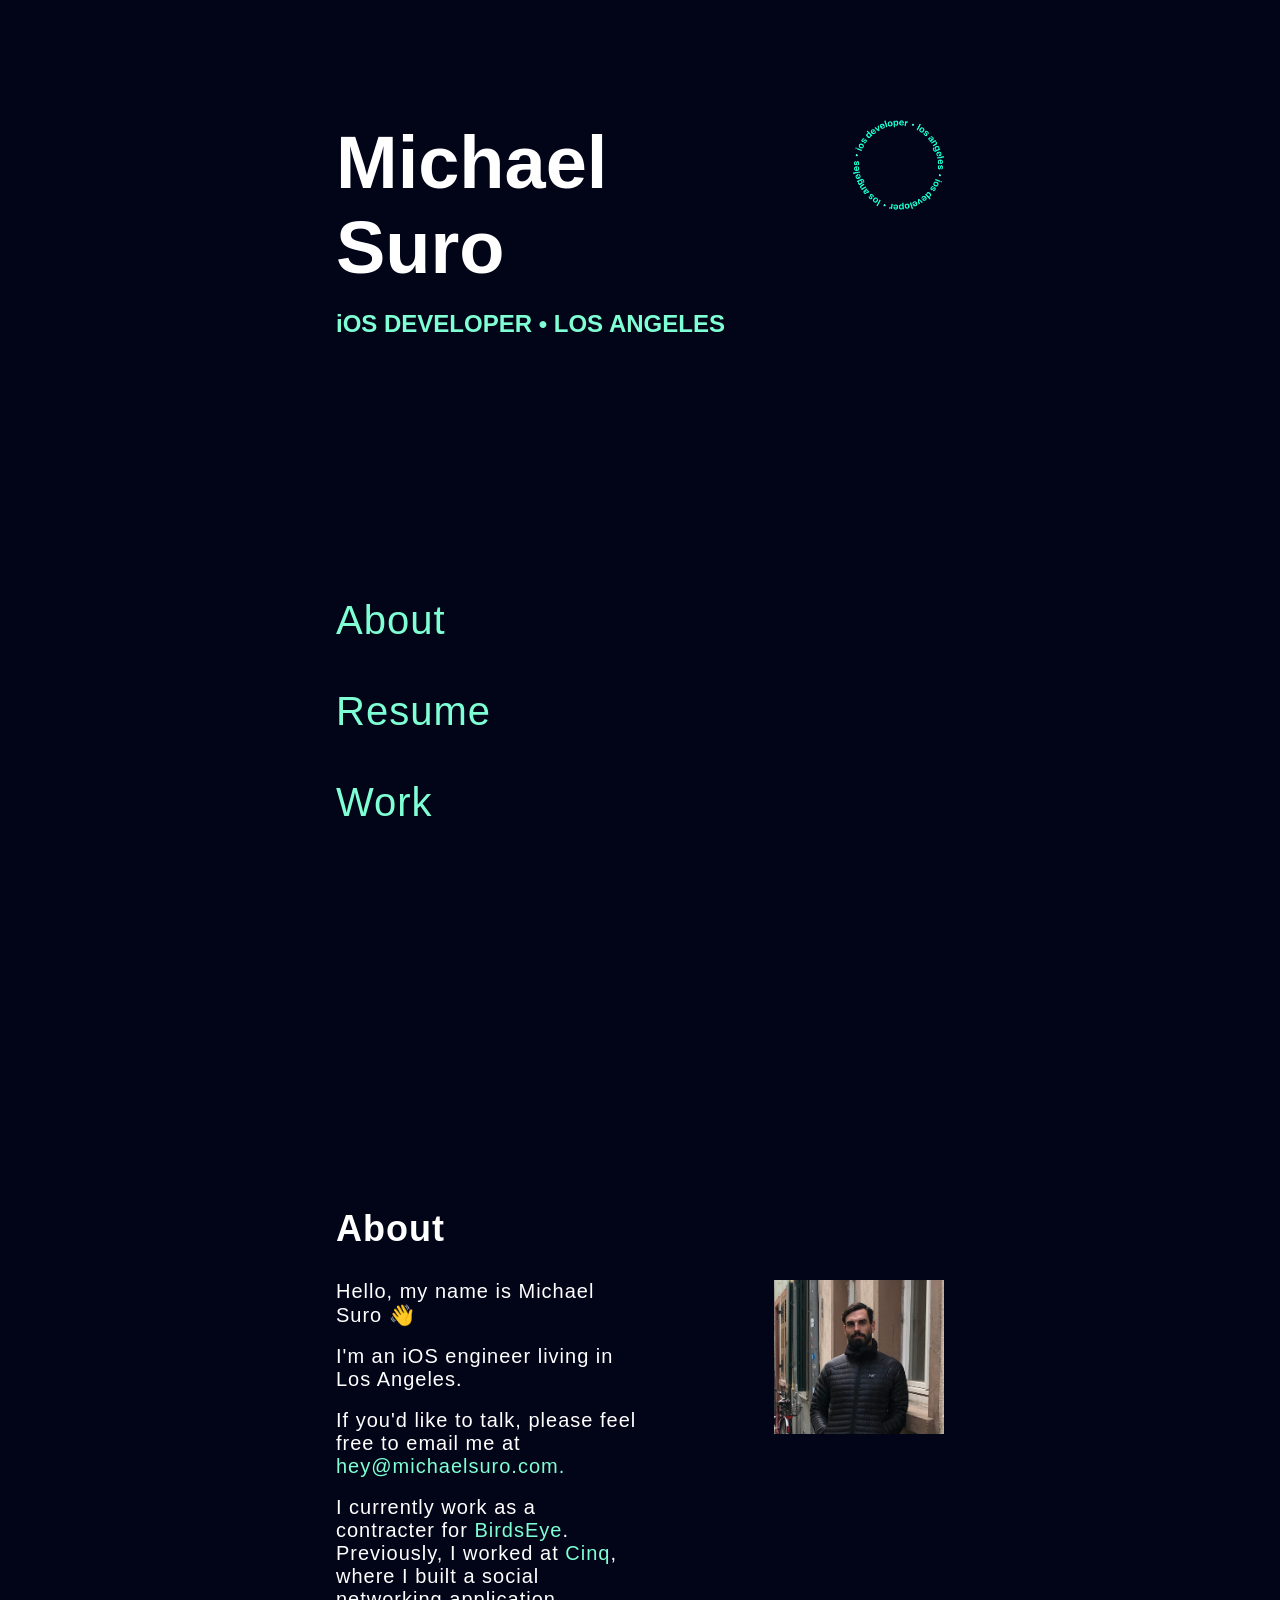
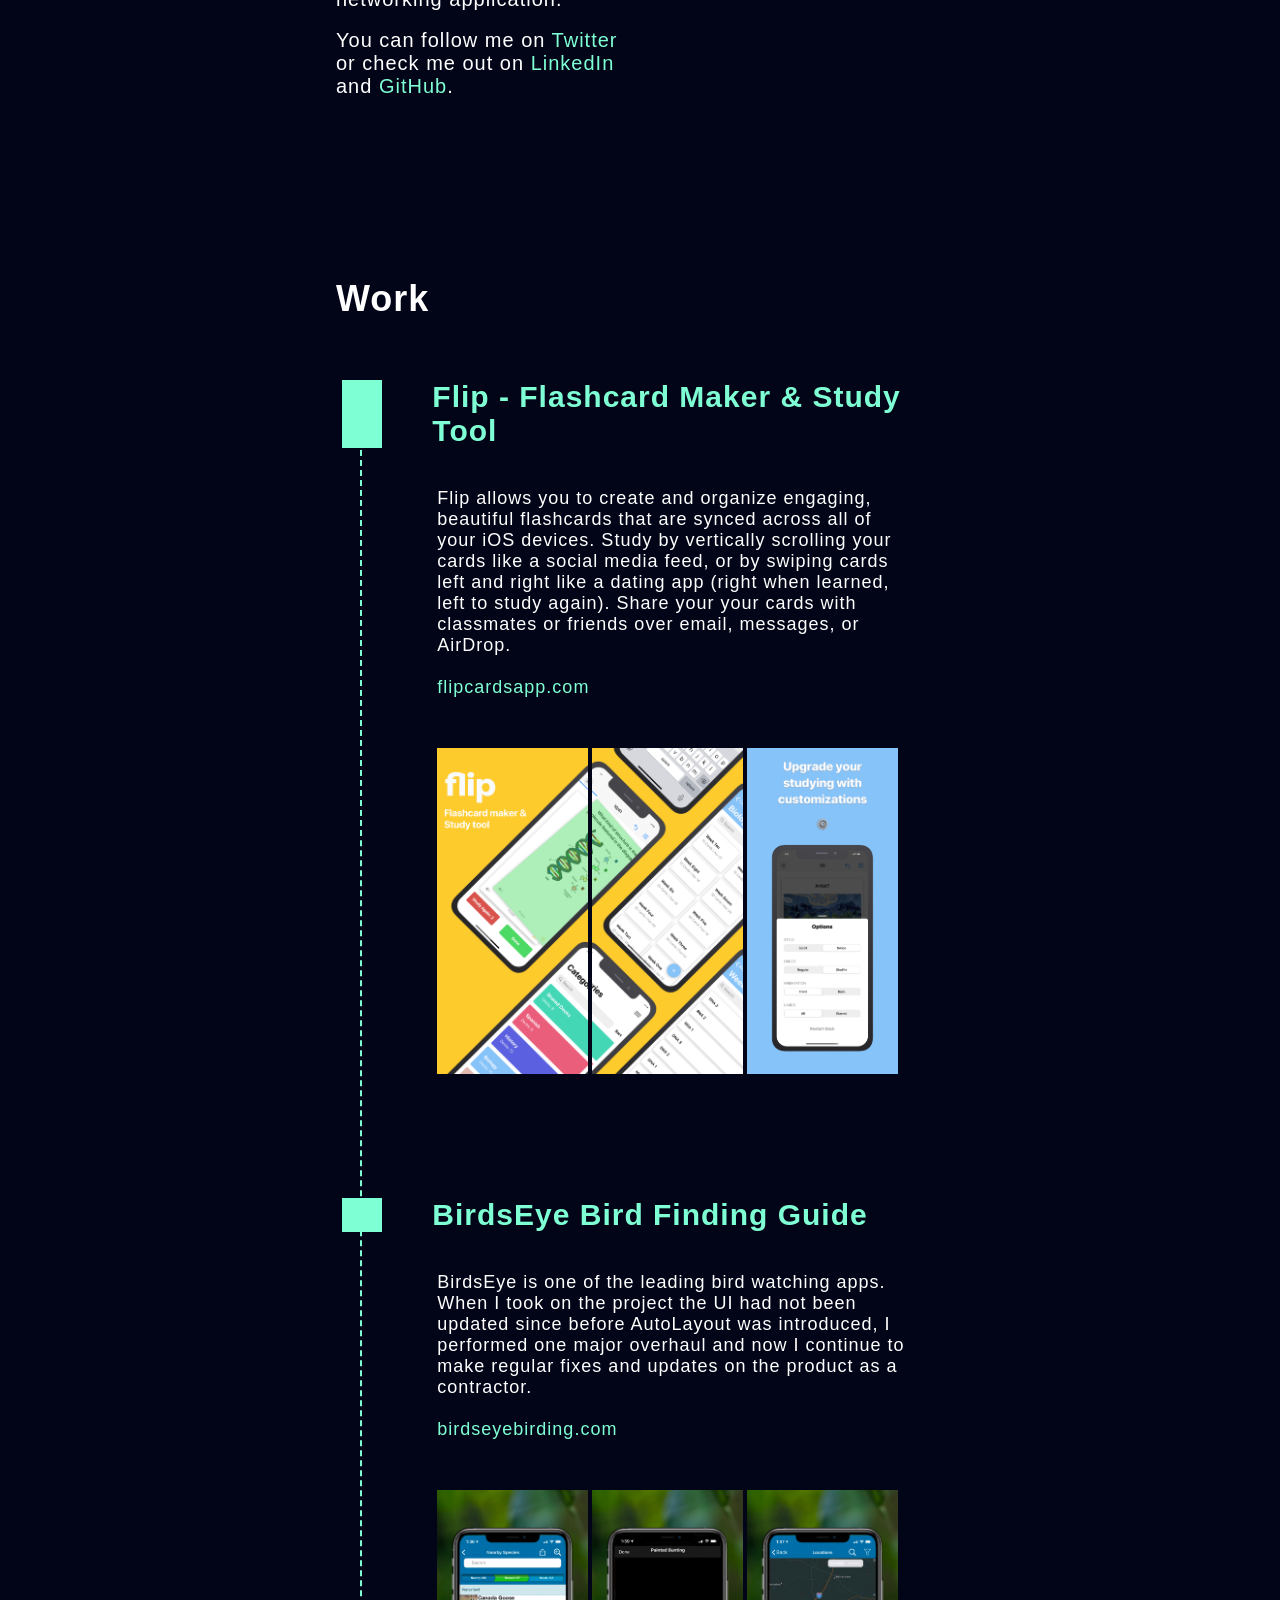
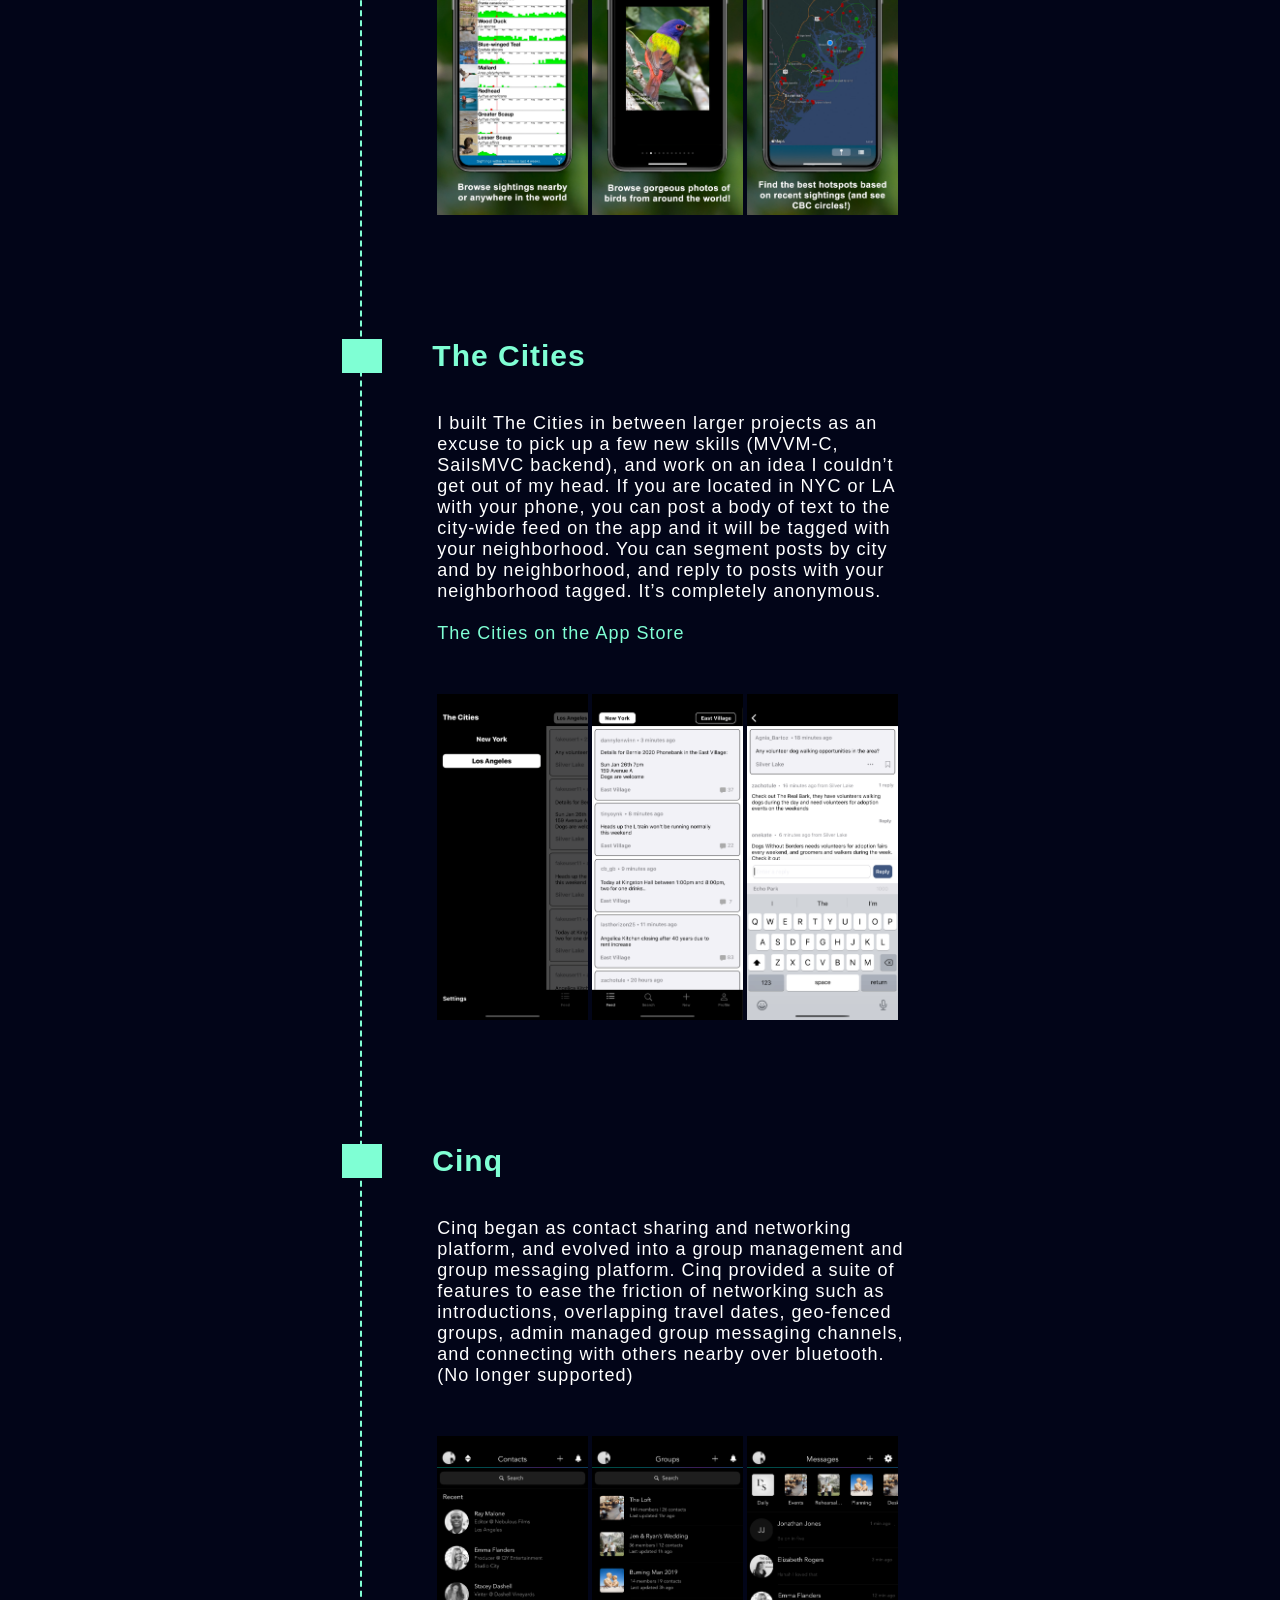
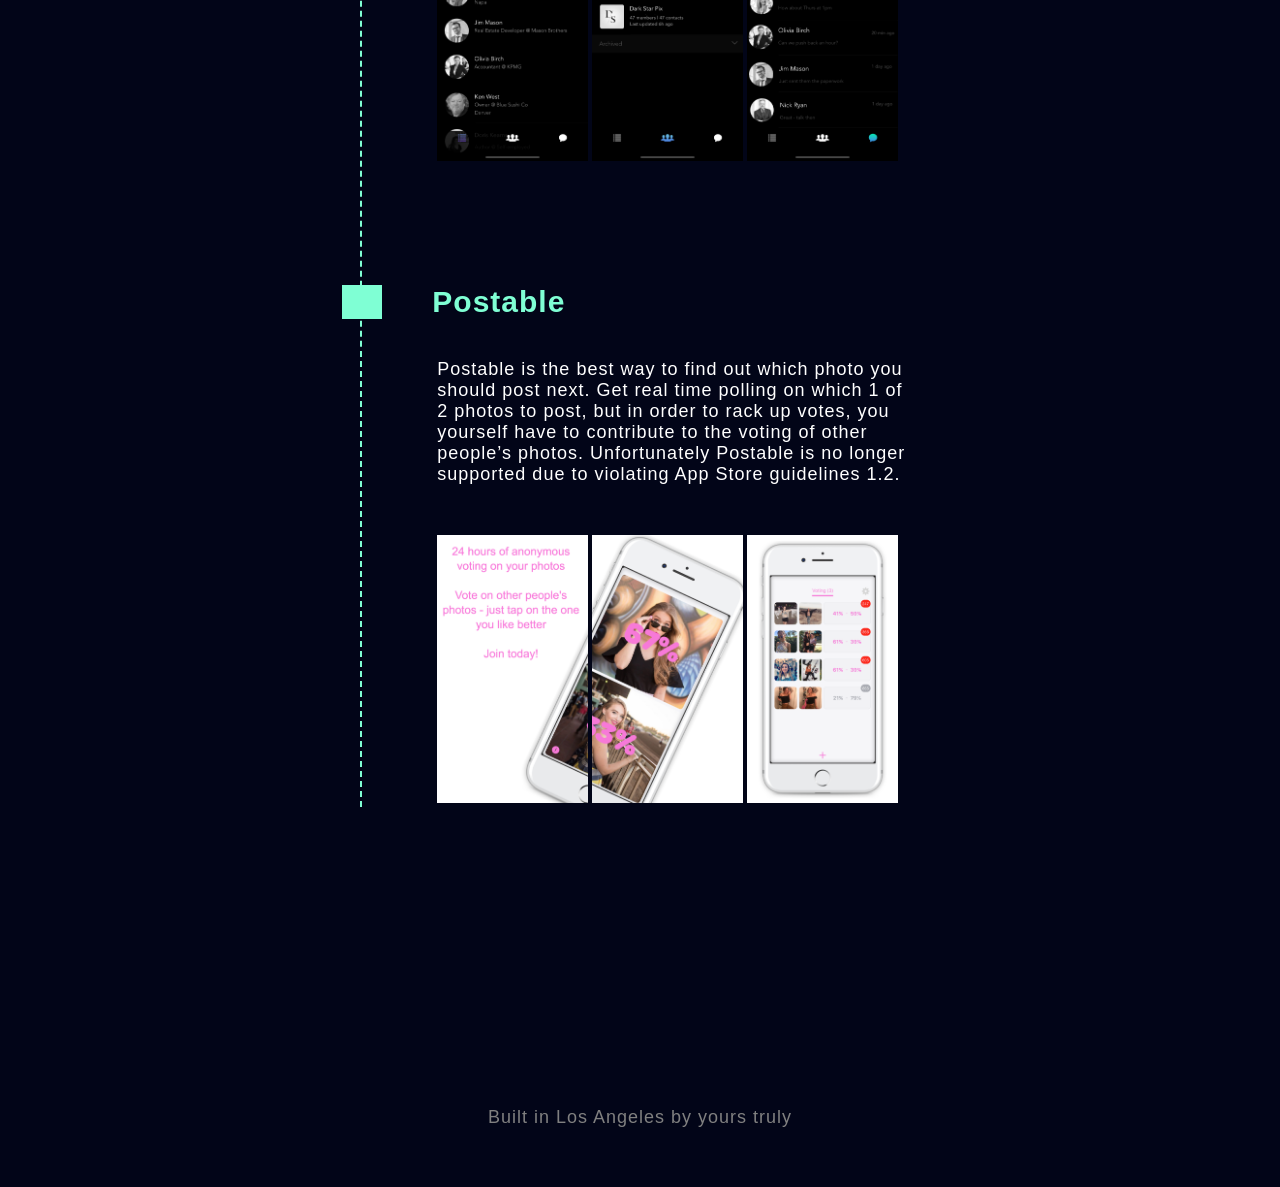
==== commit f9b15b02: "removed availability" ====
--- a/index.html
+++ b/index.html
@@ -41,7 +41,7 @@
                         <br>
                         <p>I'm an iOS engineer living in Los Angeles.</p>
                         <br>
-                        <p>I'm currently looking for full-time work opportunities. If you'd like to talk, please feel free to email me at <a href="mailto:hey@michaelsuro.com">hey@michaelsuro.com.</a></p></p>
+                        <p>If you'd like to talk, please feel free to email me at <a href="mailto:hey@michaelsuro.com">hey@michaelsuro.com.</a></p></p>
                         <br>                            
                         <p>I currently work as a contracter for <a href="#birdseye">BirdsEye</a>. Previously, I worked at <a href="#cinq">Cinq</a>, where I built a social networking application.</p>
                         <br>
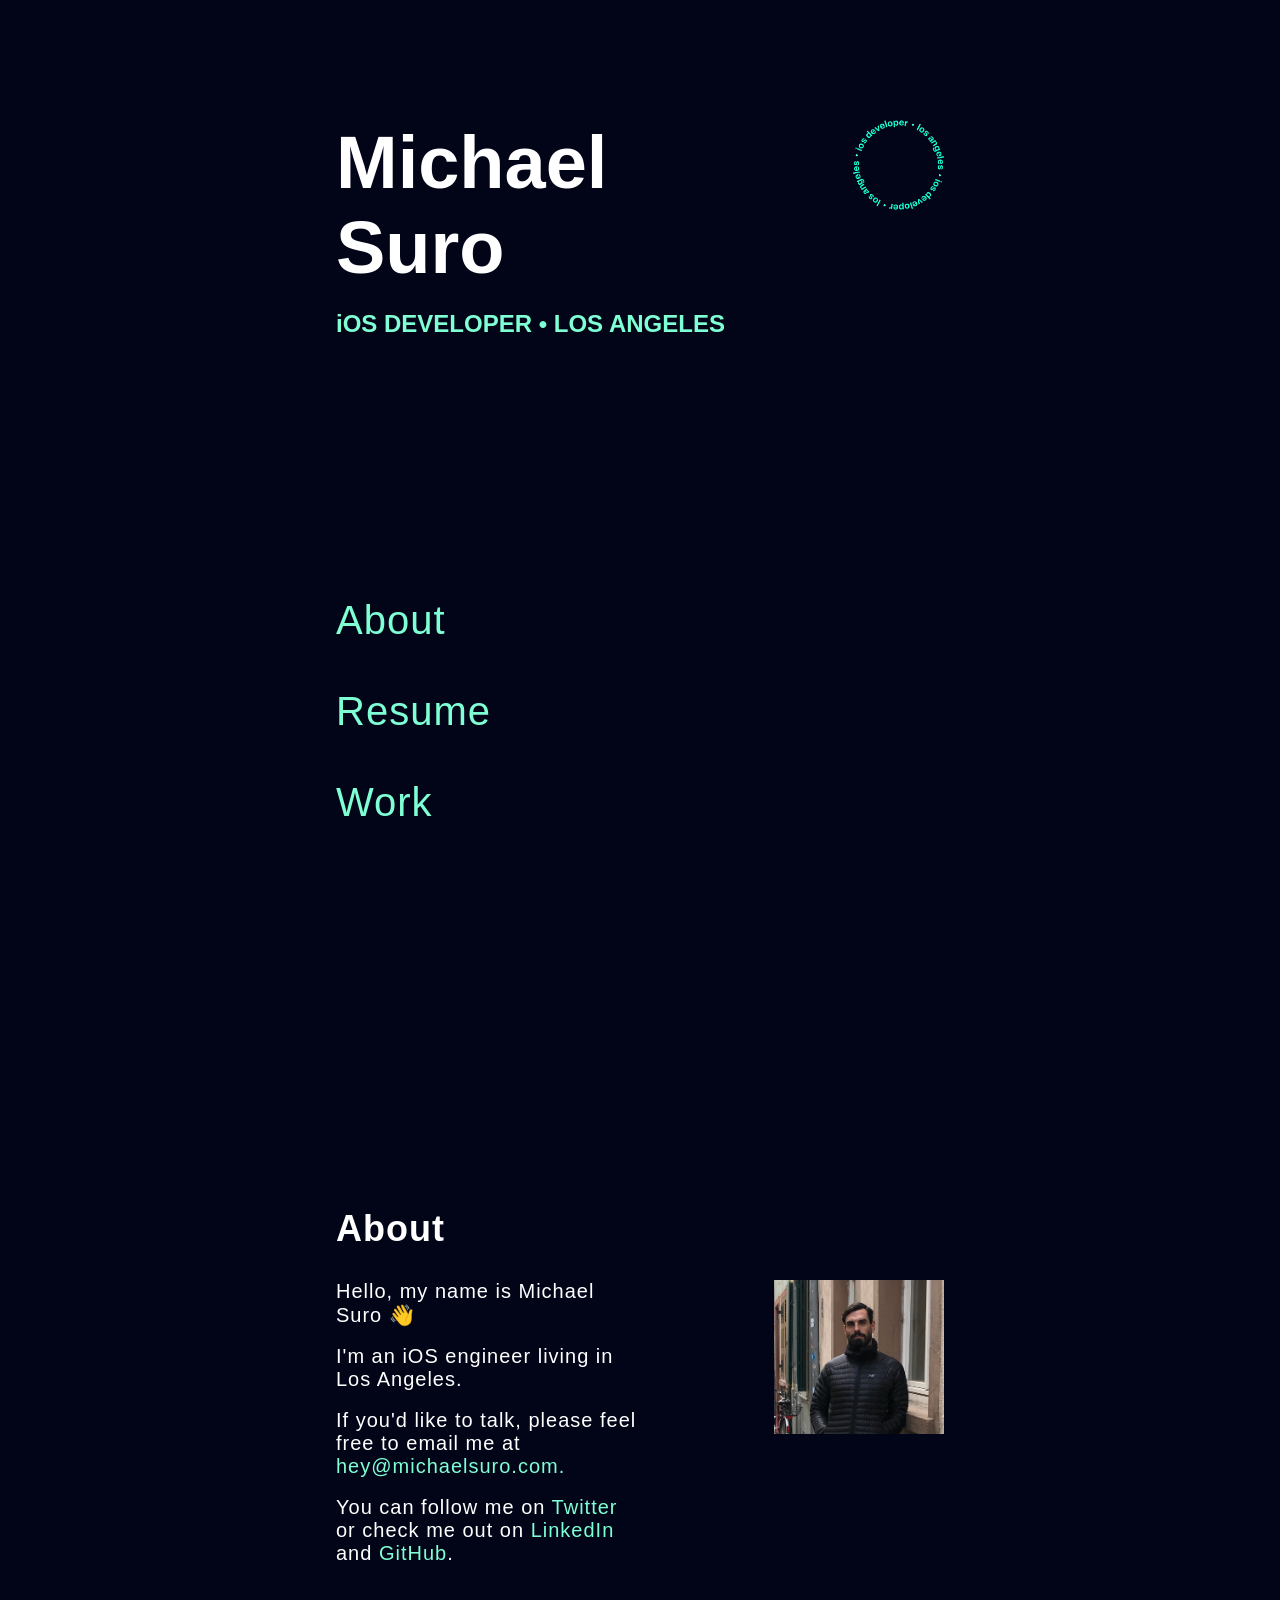
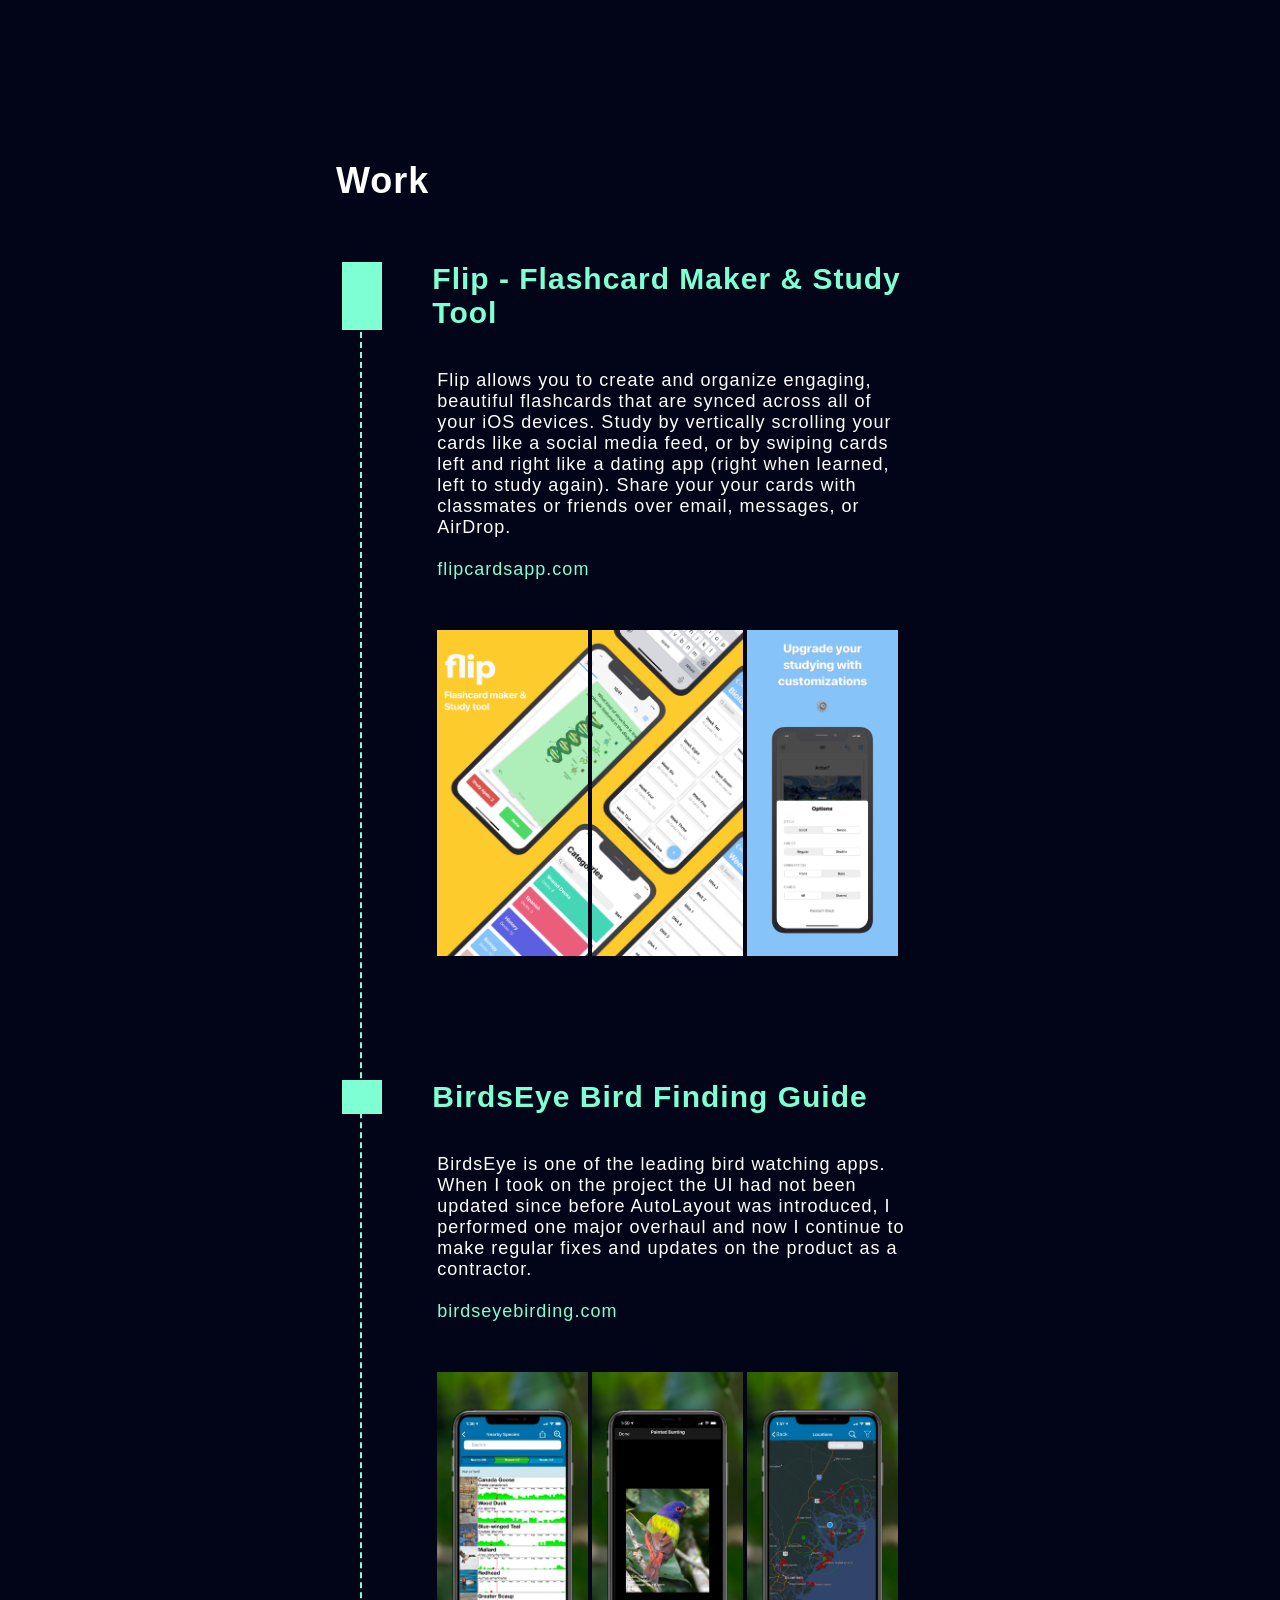
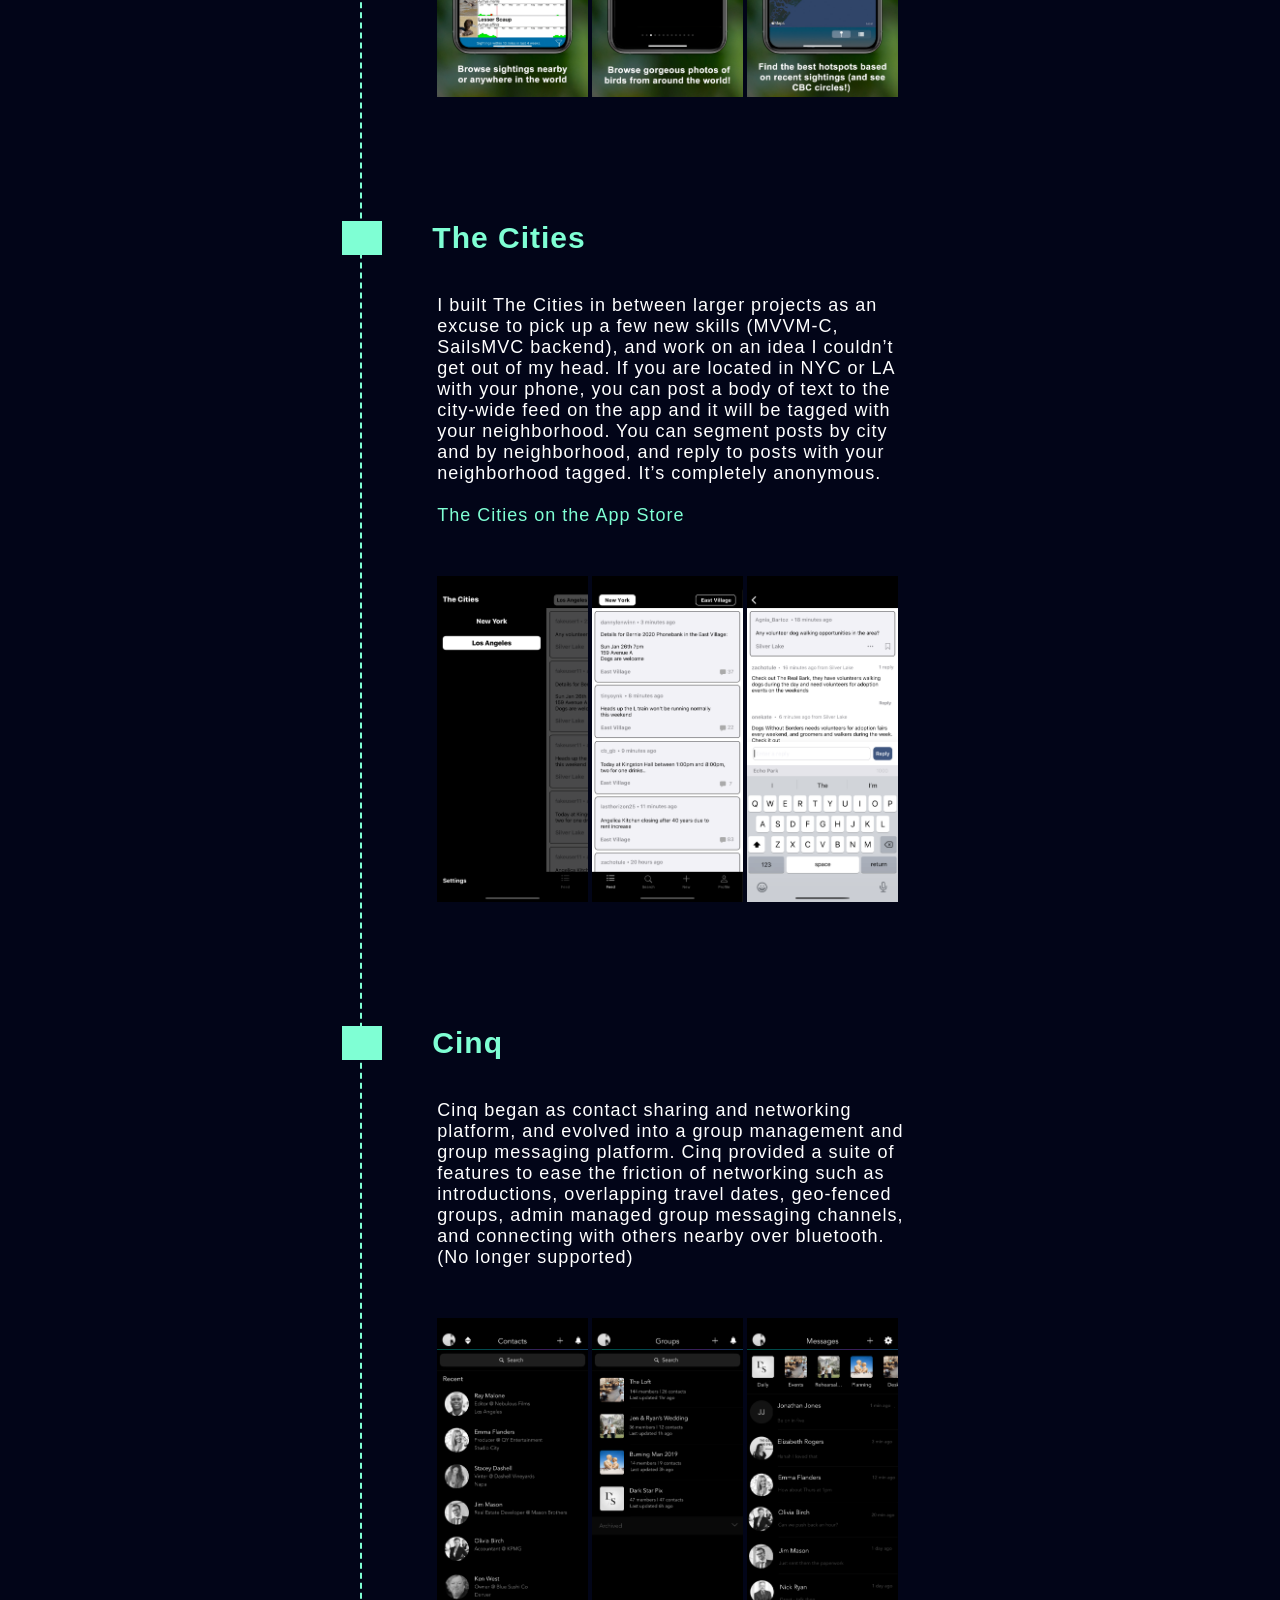
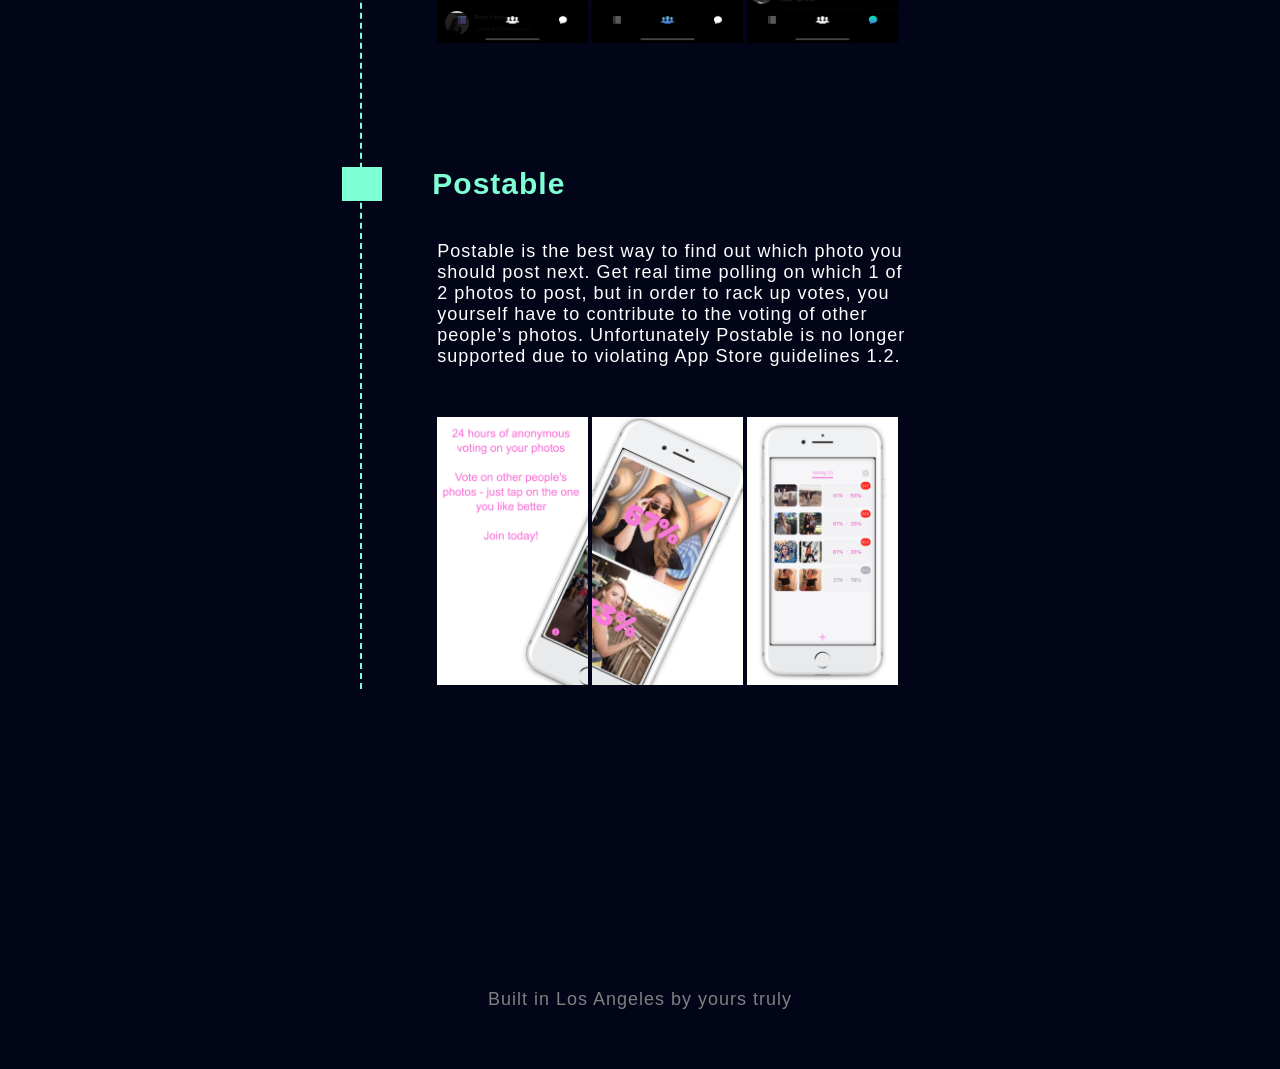
==== commit fd3eddd0: "updated about" ====
--- a/index.html
+++ b/index.html
@@ -43,9 +43,9 @@
                         <br>
                         <p>If you'd like to talk, please feel free to email me at <a href="mailto:hey@michaelsuro.com">hey@michaelsuro.com.</a></p></p>
                         <br>                            
-                        <p>I currently work as a contracter for <a href="#birdseye">BirdsEye</a>. Previously, I worked at <a href="#cinq">Cinq</a>, where I built a social networking application.</p>
-                        <br>
-                        <p>You can follow me on <a href="https://www.twitter.com/michaelsuro" target="_blank">Twitter</a> or check me out on <a href="https://www.linkedin.com/in/michaelsuro" target="_blank">LinkedIn</a> and <a href="https://www.github.com/michaelsuro" target="_blank">GitHub</a>.</p>
+<!--                         <p>I currently work as a contracter for <a href="#birdseye">BirdsEye</a>. Previously, I worked at <a href="#cinq">Cinq</a>, where I built a social networking application.</p> -->
+<!--                         <br>
+ -->                        <p>You can follow me on <a href="https://www.twitter.com/michaelsuro" target="_blank">Twitter</a> or check me out on <a href="https://www.linkedin.com/in/michaelsuro" target="_blank">LinkedIn</a> and <a href="https://www.github.com/michaelsuro" target="_blank">GitHub</a>.</p>
                     </div>
 
                     <div class="col span-1-of-2 about-box">
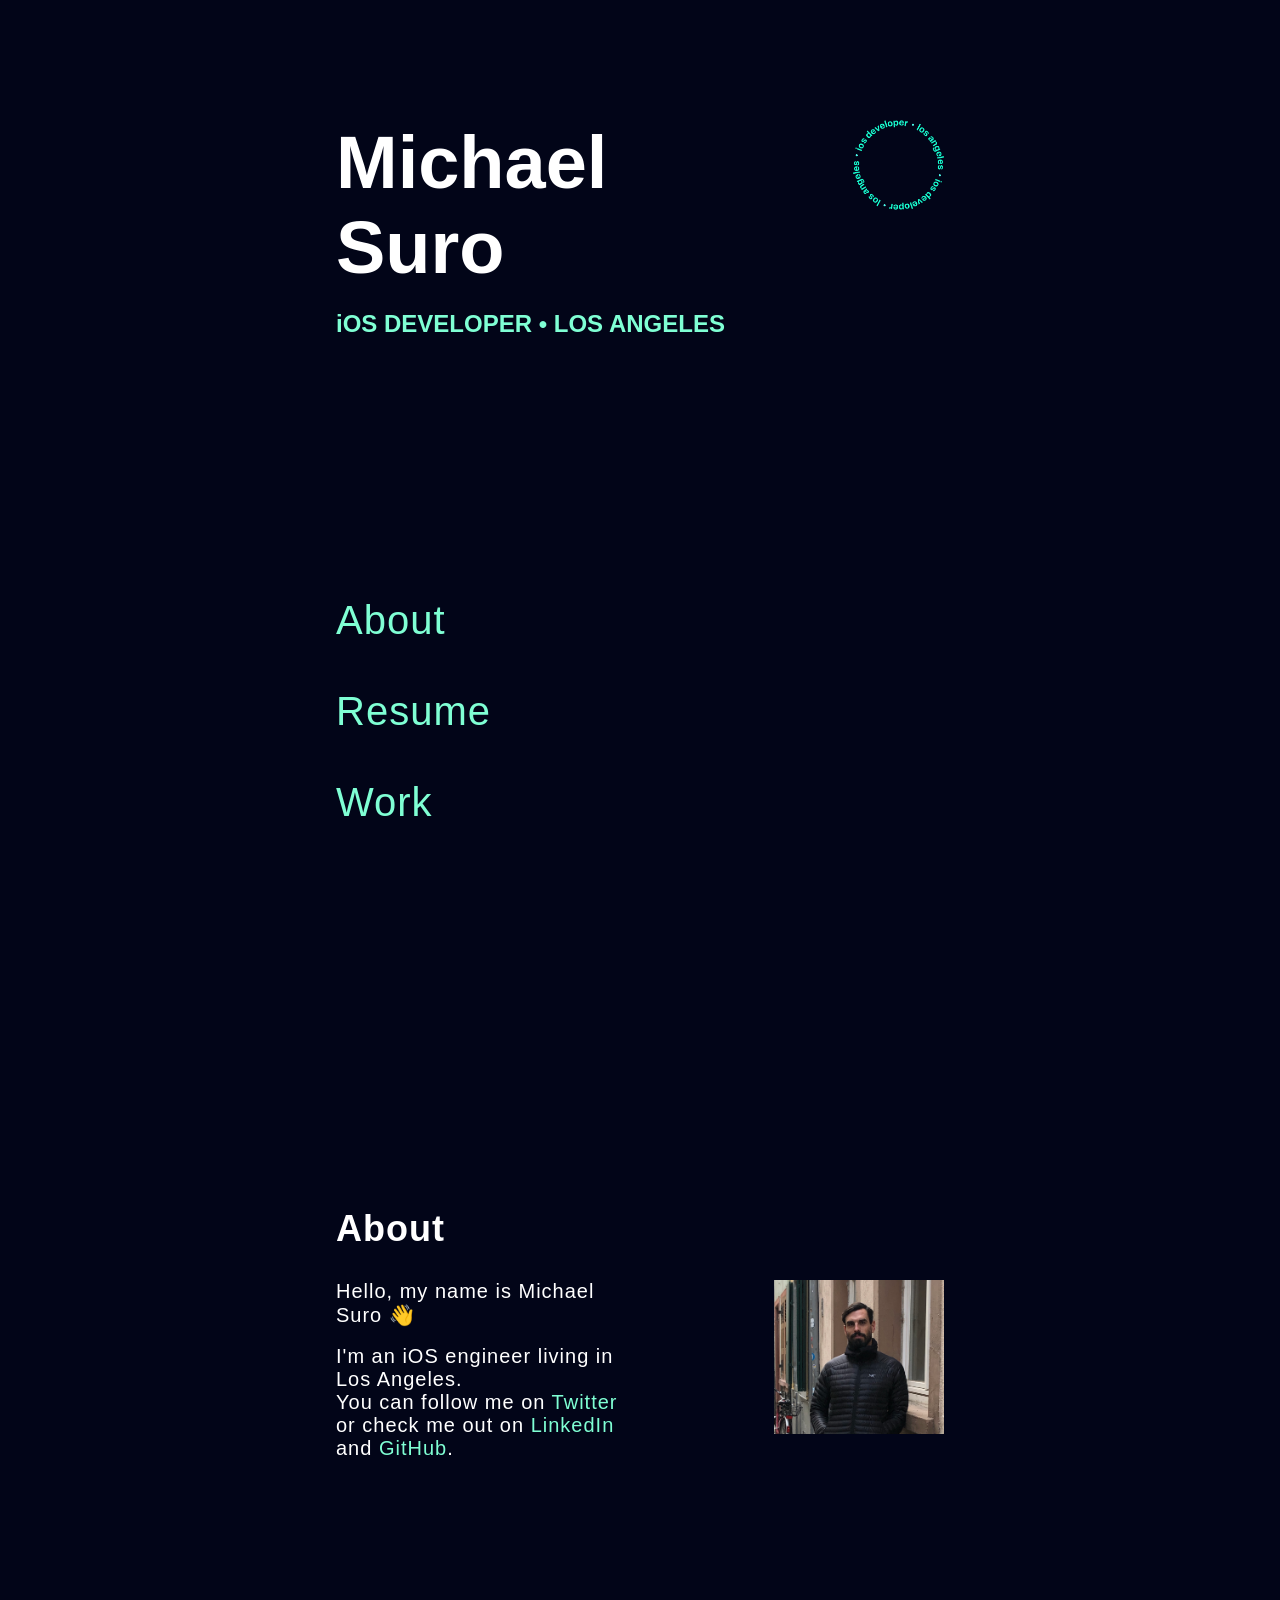
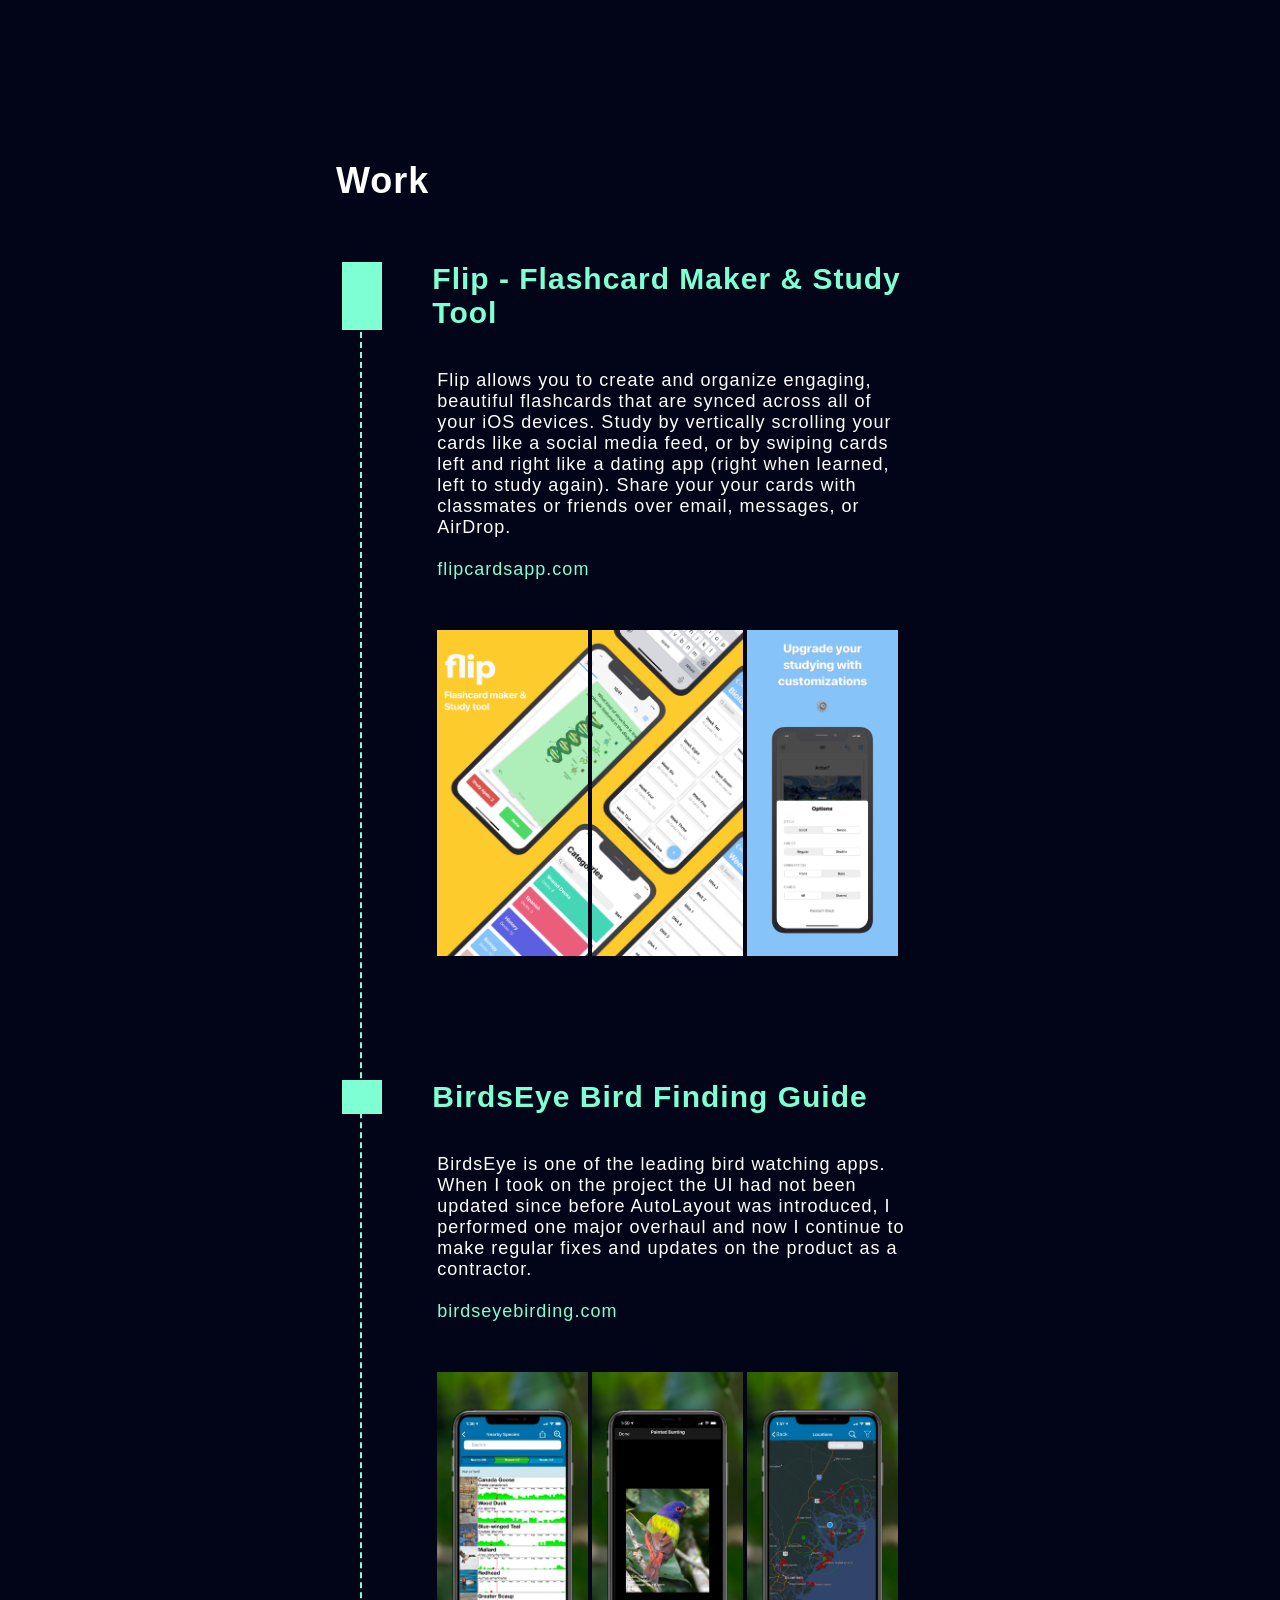
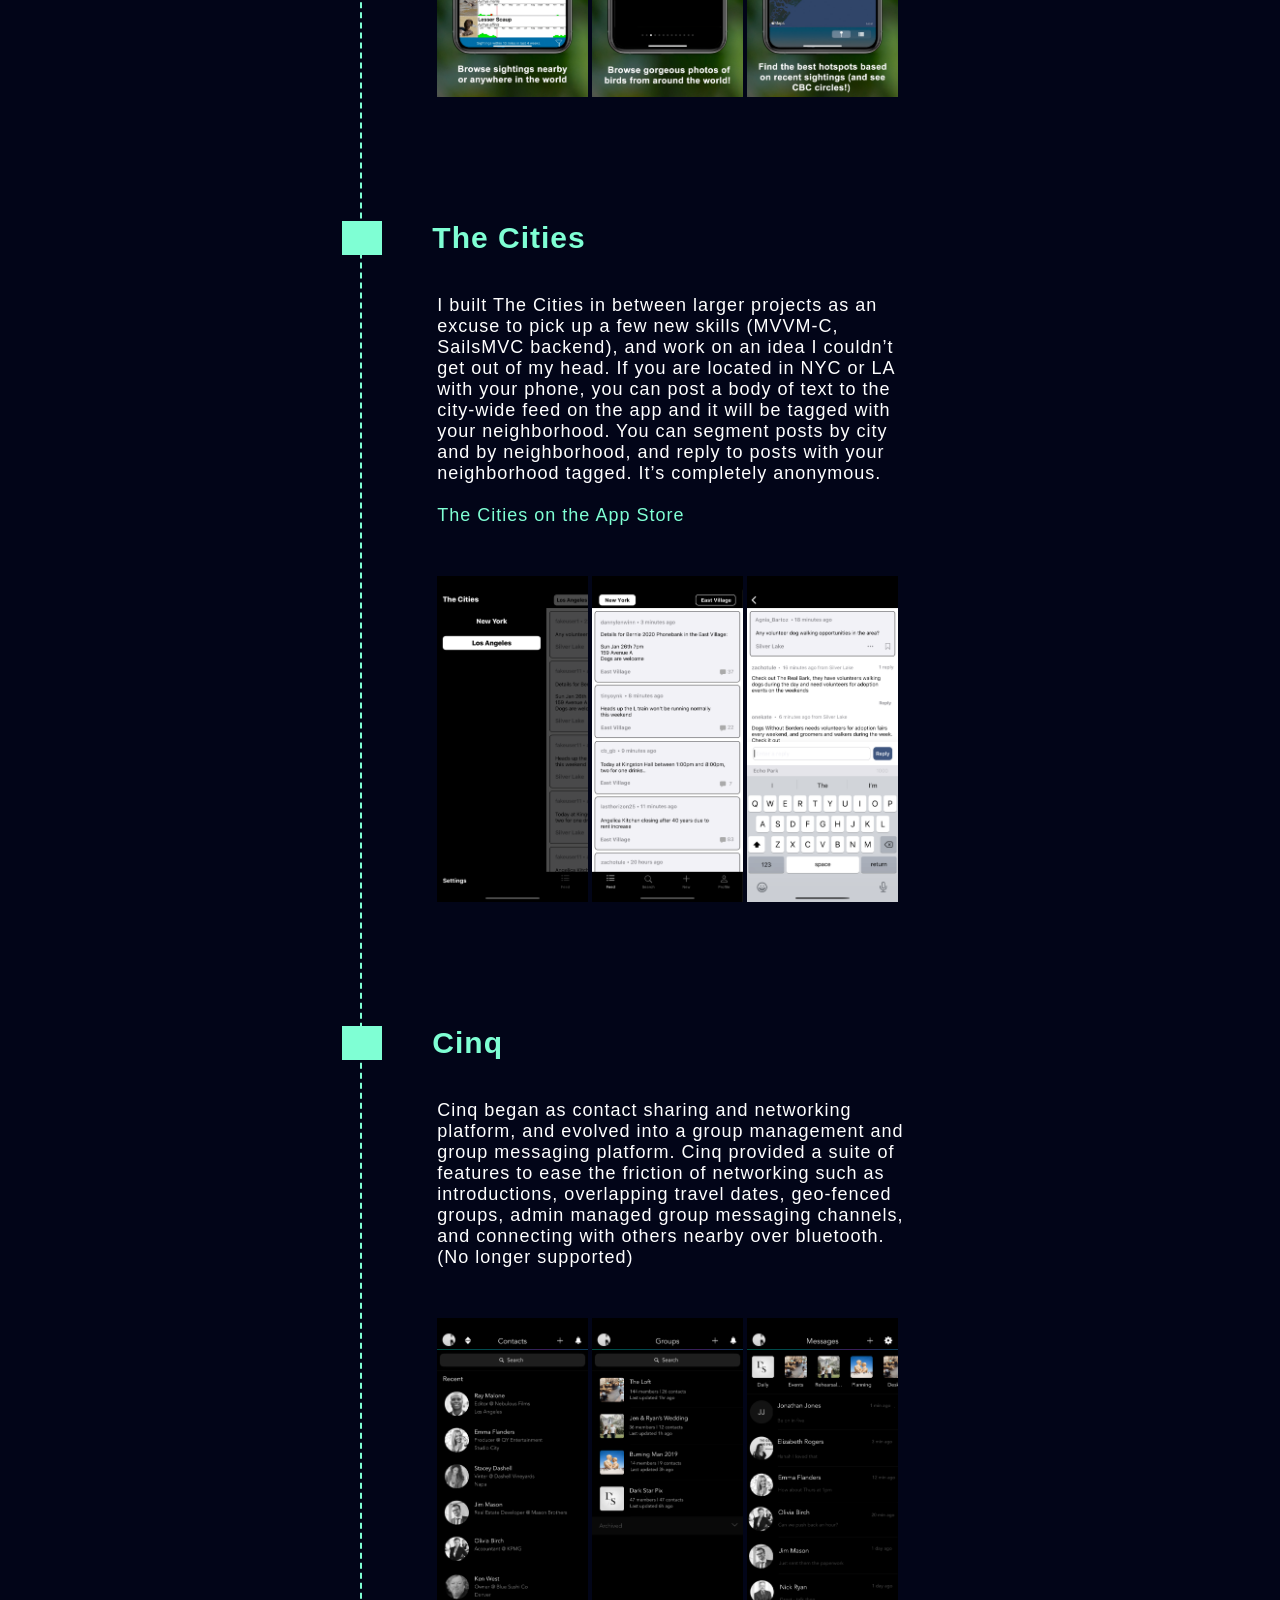
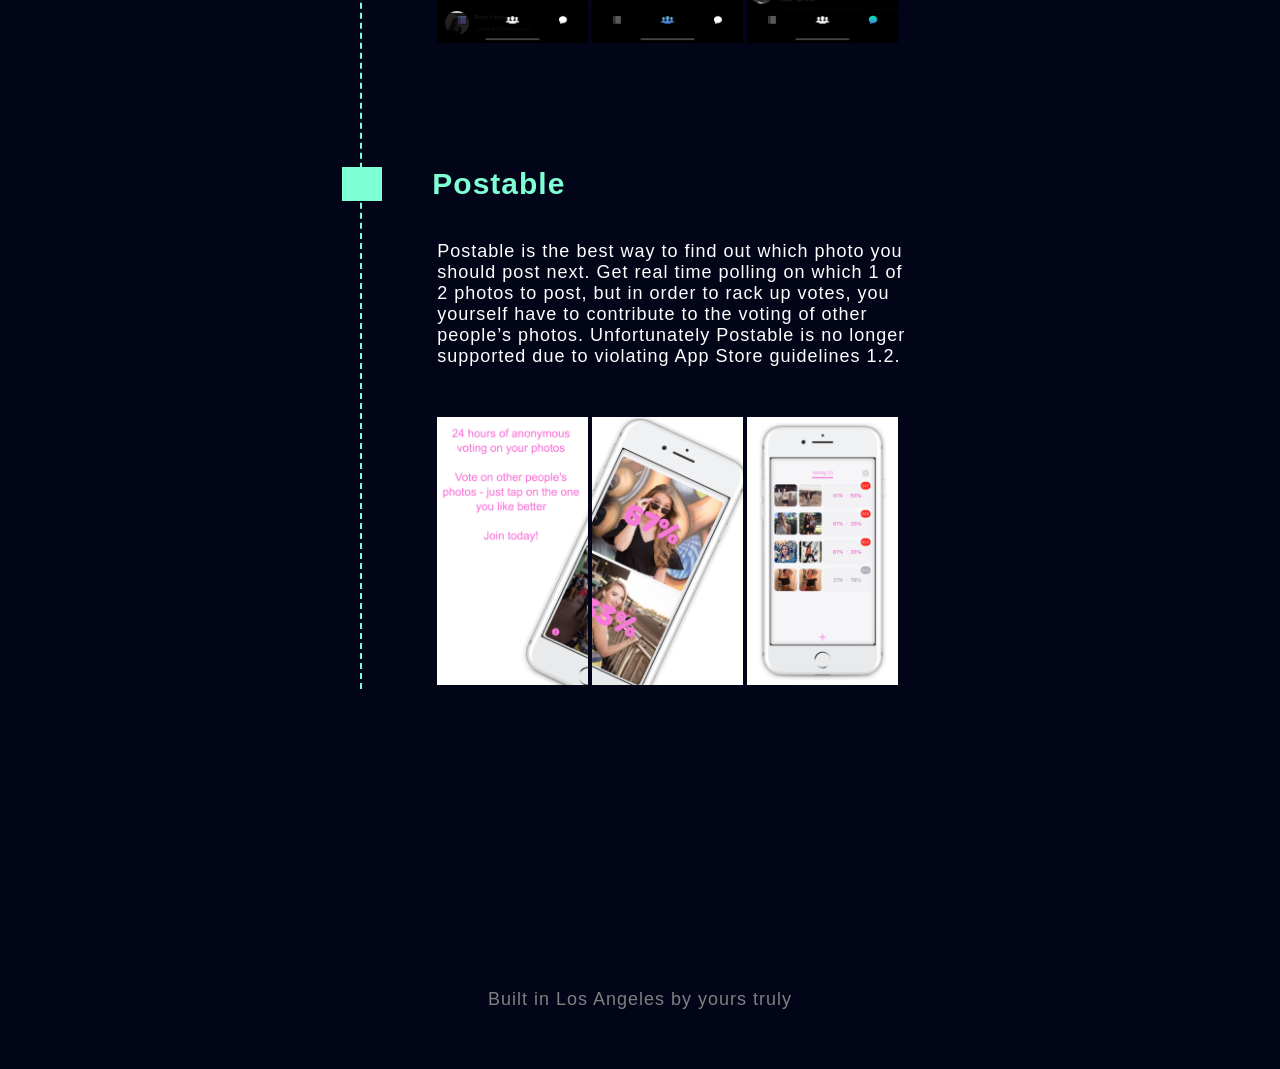
==== commit c3cb0724: "removed email" ====
--- a/index.html
+++ b/index.html
@@ -39,10 +39,7 @@
                     <div class="col span-1-of-2 about-box">
                         <p>Hello, my name is Michael Suro 👋</p>
                         <br>
-                        <p>I'm an iOS engineer living in Los Angeles.</p>
-                        <br>
-                        <p>If you'd like to talk, please feel free to email me at <a href="mailto:hey@michaelsuro.com">hey@michaelsuro.com.</a></p></p>
-                        <br>                            
+                        <p>I'm an iOS engineer living in Los Angeles.</p>                          
 <!--                         <p>I currently work as a contracter for <a href="#birdseye">BirdsEye</a>. Previously, I worked at <a href="#cinq">Cinq</a>, where I built a social networking application.</p> -->
 <!--                         <br>
  -->                        <p>You can follow me on <a href="https://www.twitter.com/michaelsuro" target="_blank">Twitter</a> or check me out on <a href="https://www.linkedin.com/in/michaelsuro" target="_blank">LinkedIn</a> and <a href="https://www.github.com/michaelsuro" target="_blank">GitHub</a>.</p>
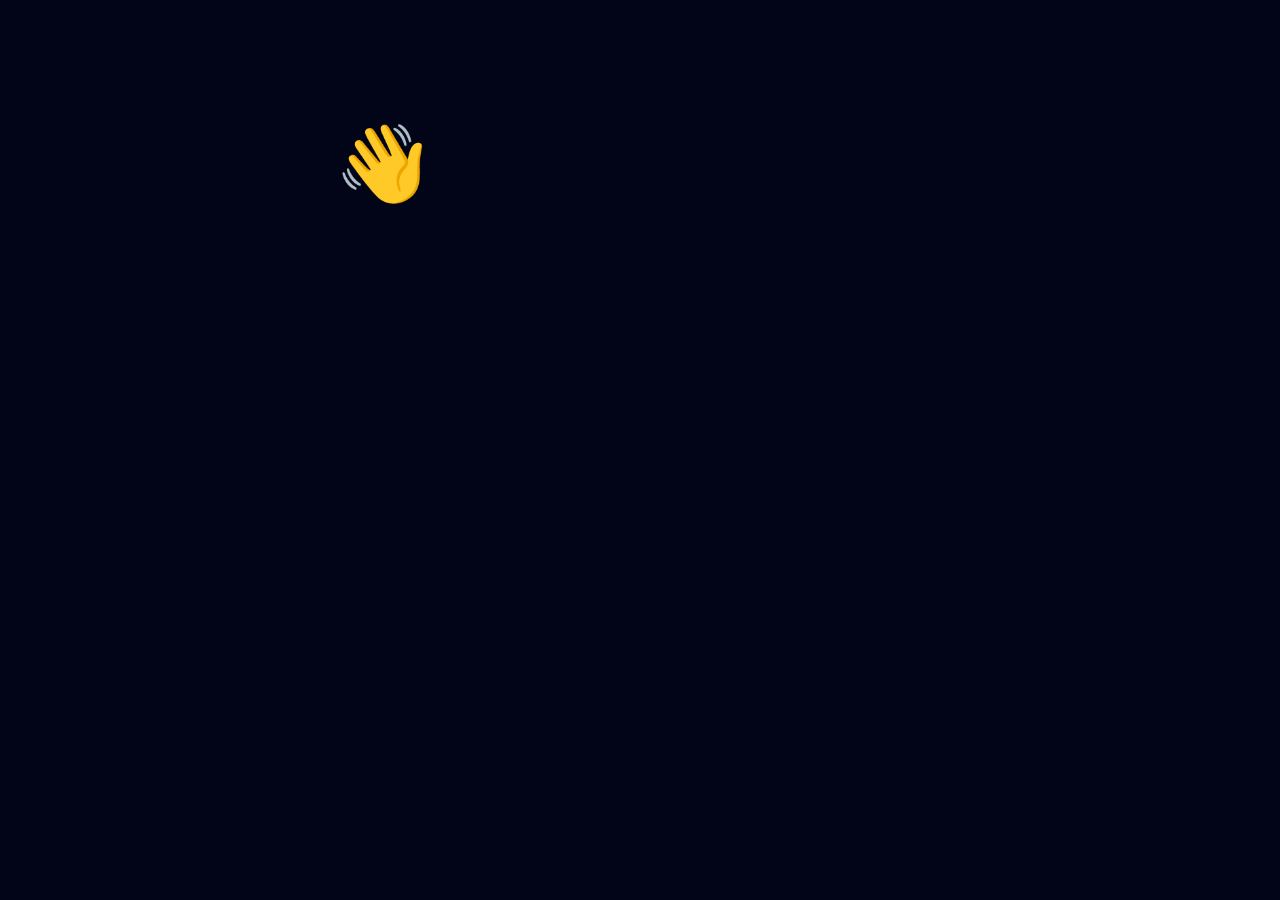
==== commit ee2fa062: "privacy" ====
--- a/index.html
+++ b/index.html
@@ -17,153 +17,10 @@
         <div class="container">
             <div class="header-container">
                 <div class="col span-1-of-2 header-detail-container">
-                    <h1 class="header-title">Michael Suro</h1>
-                    <h4>iOS DEVELOPER • LOS ANGELES</h4>
-                </div>
-                <div class="col span-1-of-2 circle-img-container">
-                    <img src="circle.png" alt="iOS Developer | Los Angeles">
-                </div>
-            </div>
-    
-            <section class="menu">
-                <a class="link" href="#about">About</a><p></p><br><br>
-                 <a class="link" href="michael-suro-resume.pdf" target="_blank">Resume</a><p></p><br><br>
-               <a class="link" href="#work">Work</a><p></p><br>
-            </section>
-
-<!-- ABOUT CONTAINER -->
-
-            <div class="about-container" id="about">
-                <h2>About</h2>
-                <div>
-                    <div class="col span-1-of-2 about-box">
-                        <p>Hello, my name is Michael Suro 👋</p>
-                        <br>
-                        <p>I'm an iOS engineer living in Los Angeles.</p>                          
-<!--                         <p>I currently work as a contracter for <a href="#birdseye">BirdsEye</a>. Previously, I worked at <a href="#cinq">Cinq</a>, where I built a social networking application.</p> -->
-<!--                         <br>
- -->                        <p>You can follow me on <a href="https://www.twitter.com/michaelsuro" target="_blank">Twitter</a> or check me out on <a href="https://www.linkedin.com/in/michaelsuro" target="_blank">LinkedIn</a> and <a href="https://www.github.com/michaelsuro" target="_blank">GitHub</a>.</p>
-                    </div>
-
-                    <div class="col span-1-of-2 about-box">
-                        <img src="photo.JPG" alt="Michael photo" class="michael-photo">
-                    </div>
+                    <h1 class="header-title">👋</h1>
                 </div>
             </div>
 
-<!-- WORK CONTAINER -->
-
-            <div class="work-container" id="work">
-                <h2>Work</h2>
-                <div class="experiences-container">
-
-                    <!-- EXPERIENCE ZERO -->
-
-                    <div class="experience">
-                        <h3>Flip - Flashcard Maker & Study Tool</h3>
-                        <p class="experience-body">Flip allows you to create and organize engaging, beautiful flashcards that are synced across all of your iOS devices. Study by vertically scrolling your cards like a social media feed, or by swiping cards left and right like a dating app (right when learned, left to study again). Share your your cards with classmates or friends over email, messages, or AirDrop.<br><br><a href="https://www.flipcardsapp.com" target="_blank">flipcardsapp.com</a></p>
-
-                        <!-- <div class="phone-container"> -->
-                            <div class="col span-1-of-3 phone-box">
-                                <img src="iOS_1 realigned.png" alt="phone">
-                            </div>
-                            <div class="col span-1-of-3 phone-box">
-                                <img src="iOS_2 realigned.png" alt="phone" >
-                            </div>
-                            <div class="col span-1-of-3 phone-box">
-                                <img src="iOS_3.png" alt="phone">
-                            </div>
-                        <!-- </div> -->
-                    </div>
-
-                    <!-- EXPERIENCE ZERO -->
-
-                    <!-- EXPERIENCE ONE -->
-
-                    <div class="experience" id="birdseye">
-                        <h3>BirdsEye Bird Finding Guide</h3>
-                        <p class="experience-body">BirdsEye is one of the leading bird watching apps. When I took on the project the UI had not been updated since before AutoLayout was introduced, I performed one major overhaul and now I continue to make regular fixes and updates on the product as a contractor.<br><br><a href="http://www.birdseyebirding.com" target="_blank">birdseyebirding.com</a></p>
-
-                        <!-- <div class="phone-container"> -->
-                            <div class="col span-1-of-3 phone-box">
-                                <img src="birdseye-1.jpg" alt="phone">
-                            </div>
-                            <div class="col span-1-of-3 phone-box">
-                                <img src="birdseye-2.jpg" alt="phone" >
-                            </div>
-                            <div class="col span-1-of-3 phone-box">
-                                <img src="birdseye-3.jpg" alt="phone">
-                            </div>
-                        <!-- </div> -->
-                    </div>
-
-                    <!-- EXPERIENCE TWO -->
-
-
-                    <div class="experience" id="cities">
-                        <h3>The Cities</h3>
-                        <p class="experience-body">I built The Cities in between larger projects as an excuse to pick up a few new skills (MVVM-C, SailsMVC backend), and work on an idea I couldn’t get out of my head. If you are located in NYC or LA with your phone, you can post a body of text to the city-wide feed on the app and it will be tagged with your neighborhood. You can segment posts by city and by neighborhood, and reply to posts with your neighborhood tagged. It’s completely anonymous.<br><br><a href="https://apps.apple.com/us/app/id1483400861?ls=1" target="_blank">The Cities on the App Store</a></p>
-
-                        <div class="phone-container">
-                            <div class="col span-1-of-3 phone-box">
-                                <img src="cities-2.png" alt="phone">
-                            </div>
-                            <div class="col span-1-of-3 phone-box">
-                                <img src="cities-1.png" alt="phone" >
-                            </div>
-                            <div class="col span-1-of-3 phone-box">
-                                <img src="cities-3.png" alt="phone">
-                            </div>
-                        </div>
-
-                    </div>
-
-
-                    <!-- EXPERIENCE THREE -->
-
-
-                    <div class="experience" id="cinq">
-                        <h3>Cinq</h3>
-                        <p class="experience-body">Cinq began as contact sharing and networking platform, and evolved into a group management and group messaging platform. Cinq provided a suite of features to ease the friction of networking such as introductions, overlapping travel dates, geo-fenced groups, admin managed group messaging channels, and connecting with others nearby over bluetooth. (No longer supported)</p>
-
-                        <!-- <div class="phone-container"> -->
-                            <div class="col span-1-of-3 phone-box">
-                                <img src="cinq-1.png" alt="phone">
-                            </div>
-                            <div class="col span-1-of-3 phone-box">
-                                <img src="cinq-2.png" alt="phone" >
-                            </div>
-                            <div class="col span-1-of-3 phone-box">
-                                <img src="cinq-3.png" alt="phone">
-                            </div>
-                        <!-- </div> -->
-                    </div>
-
-
-                    <!-- EXPERIENCE THREE -->
-
-
-                    <div class="experience" id="postable">
-                        <h3>Postable</h3>
-                        <p class="experience-body">Postable is the best way to find out which photo you should post next. Get real time polling on which 1 of 2 photos to post, but in order to rack up votes, you yourself have to contribute to the voting of other people’s photos. Unfortunately Postable is no longer supported due to violating App Store guidelines 1.2.</p>
-
-                        <div class="phone-container">
-                            <div class="col span-1-of-3 phone-box">
-                                <img src="postable-1.png" alt="phone">
-                            </div>
-                            <div class="col span-1-of-3 phone-box">
-                                <img src="postable-2.png" alt="phone" >
-                            </div>
-                            <div class="col span-1-of-3 phone-box">
-                                <img src="postable-3.png" alt="phone">
-                            </div>
-                        </div>
-                    </div>
-                </div>
-            </div>
-            <footer>
-                <p>Built in Los Angeles by yours truly</p>
-            </footer>
         </div>
     </body>
 </html>
